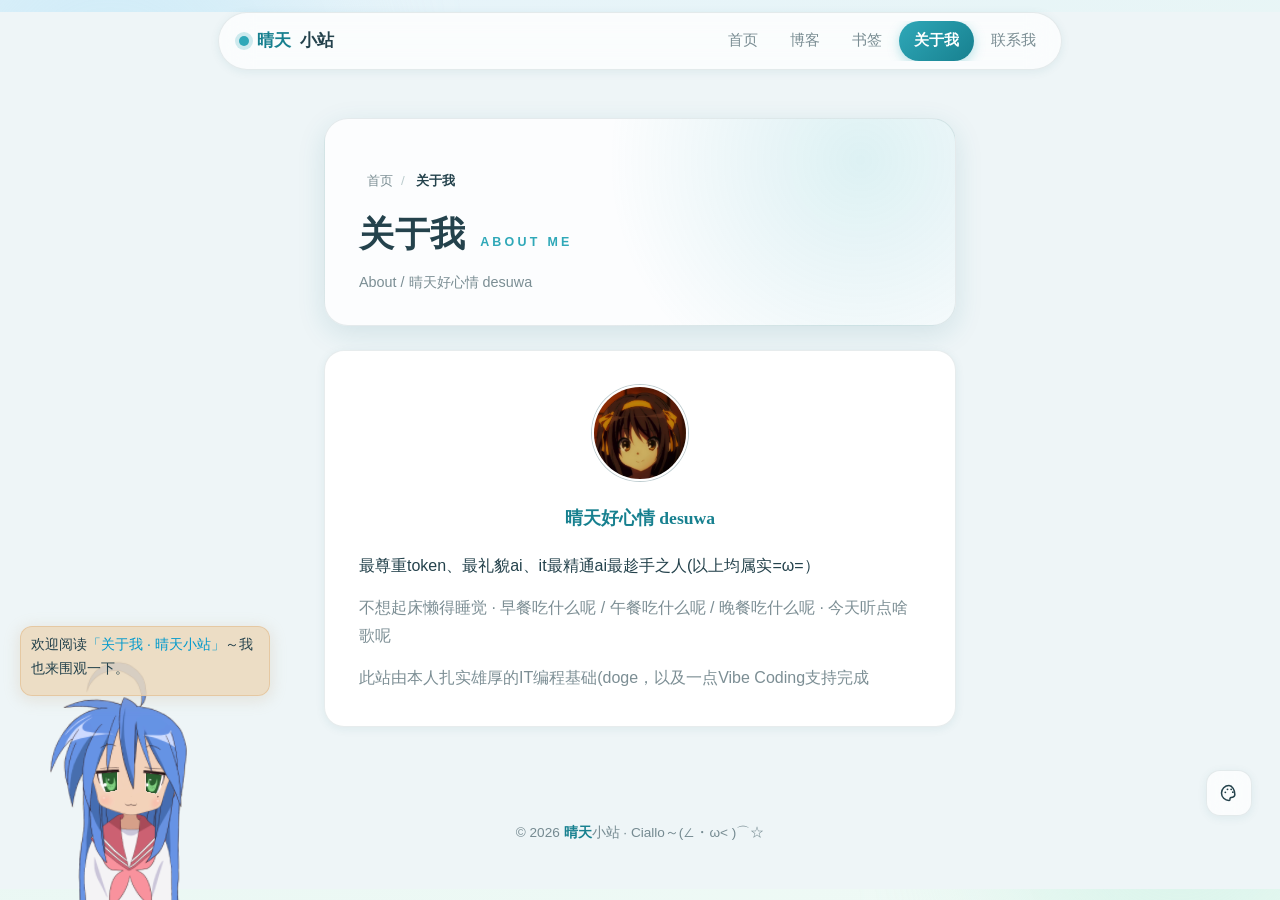
==== about.html @ 1ea146d0 "全站改版：Z次元/YYsuni风格融合 + 架构重构 - 新版设计：Hero横幅+数据条、白色大圆角卡片、胶囊玻璃导航、滚动进度条/Hero视差、交错入场动画 - 主题系统：6套配色切换器（青屿/蜜桃" ====
<!DOCTYPE html>
<html lang="zh-CN">
<head>
  <meta charset="UTF-8">
  <meta name="viewport" content="width=device-width, initial-scale=1.0">
  <script>try{var t=localStorage.getItem("site-theme")||((document.cookie.match(/(?:^|; )site-theme=([^;]*)/))||[])[1]||"";if(t)document.documentElement.setAttribute("data-theme",decodeURIComponent(t))}catch(e){}</script>
  <title>关于我 · 晴天小站</title>
  <link rel="icon" href="sun-avatar-sm.png" type="image/png">
  <link rel="stylesheet" href="css/theme.css">
  <style>

    /* 主体 */
    .container { max-width: 680px; margin: 0 auto; padding: 48px 24px 60px; }

    .about-card { padding: 34px; }
    .about-card .ava {
      width: 96px;
      height: 96px;
      margin: 0 auto 22px;
      border-radius: 50%;
      overflow: hidden;
      border: 2px solid var(--card);
      box-shadow: 0 0 0 1px var(--line-strong);
      animation: ava-glow 3.2s ease-in-out infinite;
    }
    .about-card .ava img { width: 100%; height: 100%; object-fit: cover; display: block; }
    @keyframes ava-glow {
      0%, 100% {
        box-shadow: 0 0 0 1px var(--line-strong), 0 0 12px color-mix(in srgb, var(--accent) 20%, transparent);
        transform: translateY(0);
      }
      50% {
        box-shadow: 0 0 0 1px var(--line-strong), 0 0 24px color-mix(in srgb, var(--accent) 45%, transparent);
        transform: translateY(-3px);
      }
    }
    .about-card .lead {
      font-family: var(--font-hand);
      font-size: 1.1rem;
      font-weight: 600;
      color: var(--accent-ink);
      margin-bottom: 18px;
      text-align: center;
    }
    .about-card p {
      color: var(--text);
      margin-bottom: 14px;
    }
    .about-card p:last-child { margin-bottom: 0; }
    .about-card .muted { color: var(--muted); }


    @media (max-width: 640px) {
      .container { padding: 32px 18px 50px; }
      .about-card { padding: 24px; }
    }

  </style>
</head>
<body>
  <!-- 顶部导航 -->
  <nav>
    <div class="inner">
      <a class="logo" href="index.html"><span>晴天</span>小站</a>
      <div class="right">
        <div class="menu">
          <a href="index.html">首页</a>
          <a href="blog.html">博客</a>
          <a href="bookmarks.html">书签</a>
          <a href="about.html" class="active">关于我</a>
          <a href="contact.html">联系我</a>
        </div>
      </div>
    </div>
  </nav>

  <div class="container">
    <!-- 页头：面包屑 + 标题 -->
    <header class="page-head reveal">
      <nav class="crumbs" aria-label="面包屑">
        <a href="index.html">首页</a><span class="sep">/</span>
        <span class="cur">关于我</span>
      </nav>
      <h1 data-en="About Me">关于我</h1>
      <p>About / 晴天好心情 desuwa</p>
    </header>

    <!-- 关于我内容 -->
    <div class="about-card reveal">
      <div class="ava"><img src="sun-avatar.png" alt=""></div>
      <p class="lead">晴天好心情 desuwa</p>
      <p>最尊重token、最礼貌ai、it最精通ai最趁手之人(以上均属实=ω=）</p>
      <p class="muted">不想起床懒得睡觉 · 早餐吃什么呢 / 午餐吃什么呢 / 晚餐吃什么呢 · 今天听点啥歌呢</p>
      <p class="muted">此站由本人扎实雄厚的IT编程基础(doge，以及一点Vibe Coding支持完成</p>
    </div>
  </div>

  <footer>© <span id="year"></span> <span class="brand">晴天</span>小站 · Ciallo～(∠・ω< )⌒☆</footer>

  <script>
    // 滚动显示动画
    const observer = new IntersectionObserver((entries) => {
      entries.forEach((e) => { if (e.isIntersecting) { e.target.classList.add('visible'); observer.unobserve(e.target); } });
    }, { threshold: .12 });
    document.querySelectorAll('.reveal').forEach((el) => observer.observe(el));

    // 动态年份
    document.getElementById('year').textContent = new Date().getFullYear();
  </script>
  <!-- Live2D 看板娘 -->
  <script type="module" src="live2d/kandao.js"></script>
  <script src="js/scrollfx.js" defer></script>
  <script src="js/theme-switcher.js" defer></script>
</body>
</html>
---- css/theme.css ----
/* ============================================================
   晴天小站 · 公共主题「晴空·青屿」 v2
   —— 唯一样式源：基础 / 组件 / 色板 / 切换器 / 移动端
   融合 YYsuni（白色大圆角卡片 / 清新渐变 / 柔和动效）
   与 Z次元（现代无衬线排版 / 强调色聚焦 / 滚动联动）
   页面专属样式（hero / 文章卡 / 书签网格 / 表单）留在各页 <style>
   ============================================================ */

/* ---------- 字体（本地） ---------- */
@font-face {
  font-family: 'LXGW WenKai';
  font-style: normal;
  font-weight: 400;
  font-display: swap;
  src: url('../fonts/LXGWWenKai-Regular.ttf') format('truetype');
}
@font-face {
  font-family: 'LXGW WenKai';
  font-style: normal;
  font-weight: 500;
  font-display: swap;
  src: url('../fonts/LXGWWenKai-Medium.ttf') format('truetype');
}

/* ---------- 令牌 ---------- */
:root {
  --accent: #2fa8b8;
  --accent-ink: #17808f;
  --accent-2: #58b990;
  --bg: #eef5f7;
  --bg-grad: linear-gradient(160deg, #e6f3fb 0%, #e9f7f3 55%, #f0faf6 100%);
  --card: #ffffff;
  --line: rgba(23, 74, 84, .10);
  --line-strong: rgba(23, 74, 84, .28);
  --text: #24424c;
  --muted: rgba(36, 66, 76, .60);
  --shadow: 0 2px 10px rgba(23, 108, 120, .08);
  --shadow-sm: 0 2px 10px rgba(23, 108, 120, .08);
  --shadow-md: 0 8px 28px rgba(23, 108, 120, .13);
  --radius: 20px;
  --nav-bg: rgba(255, 255, 255, .72);
  --panel-bg: rgba(255, 255, 255, .80);
  --blob1: #bfe6f5;
  --blob2: #c8f0e2;
  color-scheme: light;

  /* 字体分层：现代无衬线为主，文楷做手写点缀 */
  --font-body: -apple-system, "PingFang SC", "HarmonyOS Sans SC", "MiSans", "Microsoft YaHei", "Noto Sans SC", sans-serif;
  --font-display: var(--font-body);
  --font-hand: "LXGW WenKai", "KaiTi", "STKaiti", "楷体", serif;
  --font-num: var(--font-body);
  --font-en: "Segoe UI", "Helvetica Neue", Arial, var(--font-body);
}

/* ---------- 色板（data-theme 切换，theme-switcher.js） ---------- */
[data-theme="peach"] {
  --accent: #f08e5f; --accent-ink: #cf5f2e; --accent-2: #f3b56b;
  --bg: #fdf3ec;
  --bg-grad: linear-gradient(160deg, #fdf1e7 0%, #fbf4e0 55%, #fef9f0 100%);
  --card: #fffdfb; --text: #4a3527; --muted: rgba(74, 53, 39, .62);
  --line: rgba(120, 72, 40, .12); --line-strong: rgba(120, 72, 40, .32);
  --nav-bg: rgba(255, 252, 248, .75); --panel-bg: rgba(255, 252, 248, .85);
  --blob1: #f9dcc7; --blob2: #fae8cd;
  --shadow-sm: 0 2px 10px rgba(150, 90, 50, .10); --shadow-md: 0 8px 28px rgba(150, 90, 50, .16);
}
[data-theme="lavender"] {
  --accent: #8f7fd0; --accent-ink: #6a5aa8; --accent-2: #b18fd8;
  --bg: #f3f1fa;
  --bg-grad: linear-gradient(160deg, #efedfa 0%, #f2effa 55%, #f7f3fc 100%);
  --card: #ffffff; --text: #37324c; --muted: rgba(55, 50, 76, .60);
  --line: rgba(80, 66, 130, .12); --line-strong: rgba(80, 66, 130, .30);
  --nav-bg: rgba(253, 252, 255, .75); --panel-bg: rgba(253, 252, 255, .85);
  --blob1: #ddd6f3; --blob2: #e6def7;
  --shadow-sm: 0 2px 10px rgba(90, 74, 150, .10); --shadow-md: 0 8px 28px rgba(90, 74, 150, .16);
}
[data-theme="sakura"] {
  --accent: #e58aa3; --accent-ink: #c95e80; --accent-2: #f0a8bd;
  --bg: #fdf1f4;
  --bg-grad: linear-gradient(160deg, #fdeef2 0%, #fceff5 55%, #fef6f8 100%);
  --card: #fffdfe; --text: #4c333b; --muted: rgba(76, 51, 59, .60);
  --line: rgba(140, 66, 92, .12); --line-strong: rgba(140, 66, 92, .30);
  --nav-bg: rgba(255, 252, 253, .75); --panel-bg: rgba(255, 252, 253, .85);
  --blob1: #f8d8e1; --blob2: #fadfe6;
  --shadow-sm: 0 2px 10px rgba(160, 80, 105, .10); --shadow-md: 0 8px 28px rgba(160, 80, 105, .16);
}
[data-theme="forest"] {
  --accent: #5aa06f; --accent-ink: #3e7a52; --accent-2: #7fbf8e;
  --bg: #eff5ef;
  --bg-grad: linear-gradient(160deg, #ecf4ec 0%, #eef6ef 55%, #f3faf3 100%);
  --card: #ffffff; --text: #2e4234; --muted: rgba(46, 66, 52, .60);
  --line: rgba(46, 90, 60, .12); --line-strong: rgba(46, 90, 60, .30);
  --nav-bg: rgba(252, 255, 252, .75); --panel-bg: rgba(252, 255, 252, .85);
  --blob1: #d3e8d5; --blob2: #dcefe0;
  --shadow-sm: 0 2px 10px rgba(50, 100, 65, .10); --shadow-md: 0 8px 28px rgba(50, 100, 65, .16);
}
[data-theme="midnight"] {
  color-scheme: dark;
  --accent: #4db6c9; --accent-ink: #7ccfe0; --accent-2: #5a9e8f;
  --bg: #101823;
  --bg-grad: linear-gradient(160deg, #0f1722 0%, #142430 55%, #0f1f1c 100%);
  --card: #1b2833; --text: #dbe7ee; --muted: rgba(219, 231, 238, .58);
  --line: rgba(140, 180, 200, .14); --line-strong: rgba(140, 180, 200, .34);
  --nav-bg: rgba(20, 32, 44, .78); --panel-bg: rgba(23, 36, 49, .85);
  --blob1: #1d3a4a; --blob2: #17423a;
  --shadow-sm: 0 2px 10px rgba(0, 0, 0, .35); --shadow-md: 0 8px 28px rgba(0, 0, 0, .45);
}
[data-theme="midnight"] body::after,
[data-theme="midnight"] html::before { opacity: .35; }

/* ---------- 基础 ---------- */
* { margin: 0; padding: 0; box-sizing: border-box; }
html { scroll-behavior: smooth; }
html, body { background: var(--bg); }
body {
  font-family: var(--font-body);
  color: var(--text);
  line-height: 1.75;
  -webkit-font-smoothing: antialiased;
  overflow-x: hidden;
}
a { text-decoration: none; color: inherit; }
::selection { background: var(--accent); color: #fff; }
img { max-width: 100%; }

/* 固定背景层（伪元素实现，规避 background-attachment:fixed 的分色 bug） */
body::before {
  content: "";
  position: fixed;
  inset: 0;
  z-index: -3;
  background: var(--bg-grad);
  pointer-events: none;
}
/* 背景漂浮光斑 */
body::after,
html::before {
  content: "";
  position: fixed;
  border-radius: 50%;
  filter: blur(70px);
  opacity: .5;
  pointer-events: none;
  z-index: -1;
  animation: blob-drift 18s ease-in-out infinite alternate;
}
body::after { width: 360px; height: 360px; background: var(--blob2); bottom: -100px; right: -80px; animation-delay: -6s; }
html::before { width: 420px; height: 420px; background: var(--blob1); top: -120px; left: -100px; }
@keyframes blob-drift {
  from { transform: translate(0, 0) scale(1); }
  to   { transform: translate(40px, 30px) scale(1.12); }
}

/* ---------- 顶部导航：胶囊玻璃卡 ---------- */
nav {
  position: sticky;
  top: 12px;
  z-index: 100;
  margin: 12px auto 0;
  max-width: 860px;
  padding: 0 8px;
  transition: top .3s;
}
nav .inner {
  display: flex;
  justify-content: space-between;
  align-items: center;
  gap: 10px;
  padding: 8px 10px 8px 20px;
  border-radius: 999px;
  background: var(--nav-bg);
  backdrop-filter: blur(16px);
  -webkit-backdrop-filter: blur(16px);
  border: 1px solid var(--line);
  box-shadow: var(--shadow-sm);
  transition: padding .3s, box-shadow .3s;
}
nav .logo {
  font-weight: 800;
  font-size: 1.05rem;
  letter-spacing: .02em;
  display: flex;
  align-items: center;
  gap: 8px;
  flex-shrink: 0;
}
nav .logo::before {
  content: "";
  width: 10px; height: 10px;
  border-radius: 50%;
  background: var(--accent);
  box-shadow: 0 0 0 4px color-mix(in srgb, var(--accent) 22%, transparent);
  animation: pulse 2.6s ease-in-out infinite;
}
@keyframes pulse {
  0%, 100% { box-shadow: 0 0 0 4px color-mix(in srgb, var(--accent) 22%, transparent); }
  50% { box-shadow: 0 0 0 7px color-mix(in srgb, var(--accent) 10%, transparent); }
}
nav .logo span { color: var(--accent-ink); }
nav .right { display: flex; align-items: center; gap: 12px; min-width: 0; flex: 1; justify-content: flex-end; }
nav .menu { display: flex; gap: 2px; overflow-x: auto; scrollbar-width: none; -webkit-overflow-scrolling: touch; }
nav .menu::-webkit-scrollbar { display: none; }
nav .menu a {
  padding: 7px 15px;
  border-radius: 999px;
  color: var(--muted);
  font-size: .92rem;
  font-weight: 500;
  white-space: nowrap;
  transition: color .2s, background .2s;
}
nav .menu a:hover { color: var(--text); background: color-mix(in srgb, var(--accent) 9%, transparent); }
nav .menu a.active {
  color: #fff;
  font-weight: 600;
  background: linear-gradient(135deg, var(--accent), var(--accent-ink));
  box-shadow: 0 3px 12px color-mix(in srgb, var(--accent) 35%, transparent);
}

/* ---------- 滚动进度条 + 导航收缩 ---------- */
.scroll-progress {
  position: fixed;
  top: 0; left: 0; right: 0;
  height: 3px;
  z-index: 200;
  background: linear-gradient(90deg, var(--accent), var(--accent-2));
  transform-origin: 0 50%;
  transform: scaleX(0);
  pointer-events: none;
}
nav.scrolled { top: 6px; }
nav.scrolled .inner { padding-top: 4px; padding-bottom: 4px; box-shadow: var(--shadow-md); }

/* ---------- 主体容器 / 面包屑 / 页头横幅 ---------- */
.container { max-width: 860px; margin: 0 auto; padding: 36px 20px 50px; }
.crumbs {
  font-size: .84rem;
  color: var(--muted);
  margin-bottom: 10px;
}
.crumbs a { color: var(--muted); transition: color .2s; }
.crumbs a:hover { color: var(--accent-ink); }
.crumbs .sep { margin: 0 8px; color: var(--line-strong); }
.crumbs .cur { color: var(--text); font-weight: 600; }
.page-head {
  border-radius: 24px;
  padding: 38px 34px 30px;
  background:
    radial-gradient(circle at 85% 20%, color-mix(in srgb, var(--accent) 15%, transparent), transparent 45%),
    var(--panel-bg);
  border: 1px solid var(--line);
  box-shadow: var(--shadow-md);
  margin-bottom: 24px;
  will-change: transform, opacity;
}
.page-head h1 {
  font-size: clamp(1.7rem, 4.5vw, 2.2rem);
  font-weight: 800;
  letter-spacing: .02em;
  display: flex;
  align-items: baseline;
  gap: 14px;
  flex-wrap: wrap;
}
.page-head h1 .en,
.page-head h1[data-en]::after {
  font-family: var(--font-en);
  font-size: .78rem;
  font-weight: 700;
  letter-spacing: .26em;
  text-transform: uppercase;
  color: var(--accent);
}
.page-head h1[data-en]::after { content: attr(data-en); }
.page-head .sub {
  font-family: var(--font-hand);
  font-size: .95rem;
  color: var(--muted);
  letter-spacing: .1em;
  margin-top: 6px;
}
.page-head p { color: var(--muted); font-size: .9rem; margin-top: 6px; }

/* ---------- 通用卡片 ---------- */
.card, .form-card, .about-card, .side-card {
  background: var(--card);
  border: 1px solid var(--line);
  border-radius: var(--radius);
  box-shadow: var(--shadow-sm);
  transition: box-shadow .3s;
}
.card:hover, .form-card:hover, .about-card:hover, .side-card:hover { box-shadow: var(--shadow-md); }
.card { padding: 30px; }

/* ---------- 表单字段（联系页） ---------- */
.field label {
  display: block;
  font-size: .82rem;
  font-weight: 600;
  color: var(--text);
  margin-bottom: 7px;
  letter-spacing: .04em;
}
.field label .req { color: var(--accent); margin-left: 2px; }
.field input, .field textarea {
  width: 100%;
  background: color-mix(in srgb, var(--accent) 5%, transparent);
  border: 1.5px solid transparent;
  border-radius: 14px;
  padding: 12px 16px;
  color: var(--text);
  font-size: .92rem;
  font-family: inherit;
  outline: none;
  transition: border-color .2s, background .2s, box-shadow .2s;
}
.field input::placeholder, .field textarea::placeholder { color: var(--muted); }
.field input:focus, .field textarea:focus {
  background: var(--card);
  border-color: var(--accent);
  box-shadow: 0 0 0 4px color-mix(in srgb, var(--accent) 13%, transparent);
}

/* ---------- 回到顶部 ---------- */
.to-top {
  position: fixed;
  right: 28px;
  bottom: 28px;
  width: 46px;
  height: 46px;
  border: 1px solid var(--line);
  border-radius: 14px;
  background: var(--nav-bg);
  backdrop-filter: blur(8px);
  -webkit-backdrop-filter: blur(8px);
  color: var(--text);
  cursor: pointer;
  font-size: 1.05rem;
  box-shadow: var(--shadow-sm);
  opacity: 0;
  transform: translateY(12px);
  pointer-events: none;
  transition: opacity .3s, transform .3s, color .2s, border-color .2s;
  z-index: 90;
}
.to-top.show { opacity: 1; transform: translateY(0); pointer-events: auto; }
.to-top:hover { border-color: var(--accent); color: var(--accent-ink); }

/* ---------- 入场动画 ---------- */
.reveal { opacity: 0; transform: translateY(22px); transition: opacity .6s ease, transform .6s cubic-bezier(.22,.8,.36,1); }
.reveal.visible { opacity: 1; transform: translateY(0); }
@media (prefers-reduced-motion: reduce) {
  .reveal { opacity: 1; transform: none; transition: none; }
  body::after, html::before, nav .logo::before { animation: none; }
}

/* ---------- 页脚 ---------- */
footer {
  text-align: center;
  padding: 34px 24px 44px;
  color: var(--muted);
  font-size: .85rem;
}
footer .brand { color: var(--accent-ink); font-weight: 600; }

/* ---------- 主题切换器 UI ---------- */
.theme-fab {
  position: fixed;
  right: 28px;
  bottom: 84px;
  width: 46px;
  height: 46px;
  border: 1px solid var(--line);
  border-radius: 14px;
  background: var(--nav-bg);
  backdrop-filter: blur(8px);
  -webkit-backdrop-filter: blur(8px);
  color: var(--text);
  cursor: pointer;
  font-size: 1.1rem;
  display: flex;
  align-items: center;
  justify-content: center;
  box-shadow: var(--shadow-sm);
  transition: transform .25s, box-shadow .25s, border-color .25s;
  z-index: 95;
}
.theme-fab:hover { transform: translateY(-3px) rotate(12deg); box-shadow: var(--shadow-md); border-color: var(--accent); }
.theme-panel {
  position: fixed;
  right: 28px;
  bottom: 140px;
  width: 232px;
  background: var(--card);
  border: 1px solid var(--line);
  border-radius: 18px;
  box-shadow: var(--shadow-md);
  padding: 16px;
  z-index: 96;
  opacity: 0;
  transform: translateY(12px) scale(.96);
  pointer-events: none;
  transition: opacity .25s, transform .25s;
}
.theme-panel.open { opacity: 1; transform: translateY(0) scale(1); pointer-events: auto; }
.theme-panel .tp-title {
  font-size: .78rem;
  font-weight: 700;
  letter-spacing: .12em;
  color: var(--muted);
  margin-bottom: 12px;
}
.theme-panel .tp-grid { display: grid; grid-template-columns: repeat(3, 1fr); gap: 10px; }
.theme-panel .tp-item {
  display: flex;
  flex-direction: column;
  align-items: center;
  gap: 6px;
  cursor: pointer;
  border: none;
  background: none;
  padding: 0;
  font-family: inherit;
}
.theme-panel .tp-dot {
  width: 36px;
  height: 36px;
  border-radius: 50%;
  border: 2px solid transparent;
  box-shadow: inset 0 0 0 2px var(--card);
  transition: transform .2s, border-color .2s;
}
.theme-panel .tp-item:hover .tp-dot { transform: scale(1.12); }
.theme-panel .tp-item.active .tp-dot { border-color: var(--accent); }
.theme-panel .tp-name { font-size: .72rem; color: var(--muted); }
.theme-panel .tp-item.active .tp-name { color: var(--accent-ink); font-weight: 600; }

/* ---------- 移动端 ---------- */
@media (max-width: 640px) {
  nav { top: 8px; margin-top: 8px; padding: 0 10px; }
  nav .inner { padding: 6px 8px 6px 14px; gap: 6px; }
  nav .logo { font-size: .98rem; }
  nav .menu a { padding: 6px 10px; font-size: .86rem; }
  .container { padding: 24px 14px 40px; }
  .page-head { padding: 28px 20px 24px; border-radius: 18px; }
  .card, .form-card, .about-card, .side-card { border-radius: 16px; }
  .to-top { right: 18px; bottom: 78px; width: 42px; height: 42px; }
  .theme-fab { right: 18px; bottom: 78px; width: 42px; height: 42px; }
  .theme-panel { right: 18px; bottom: 130px; }
  footer { padding: 28px 18px 36px; }
}
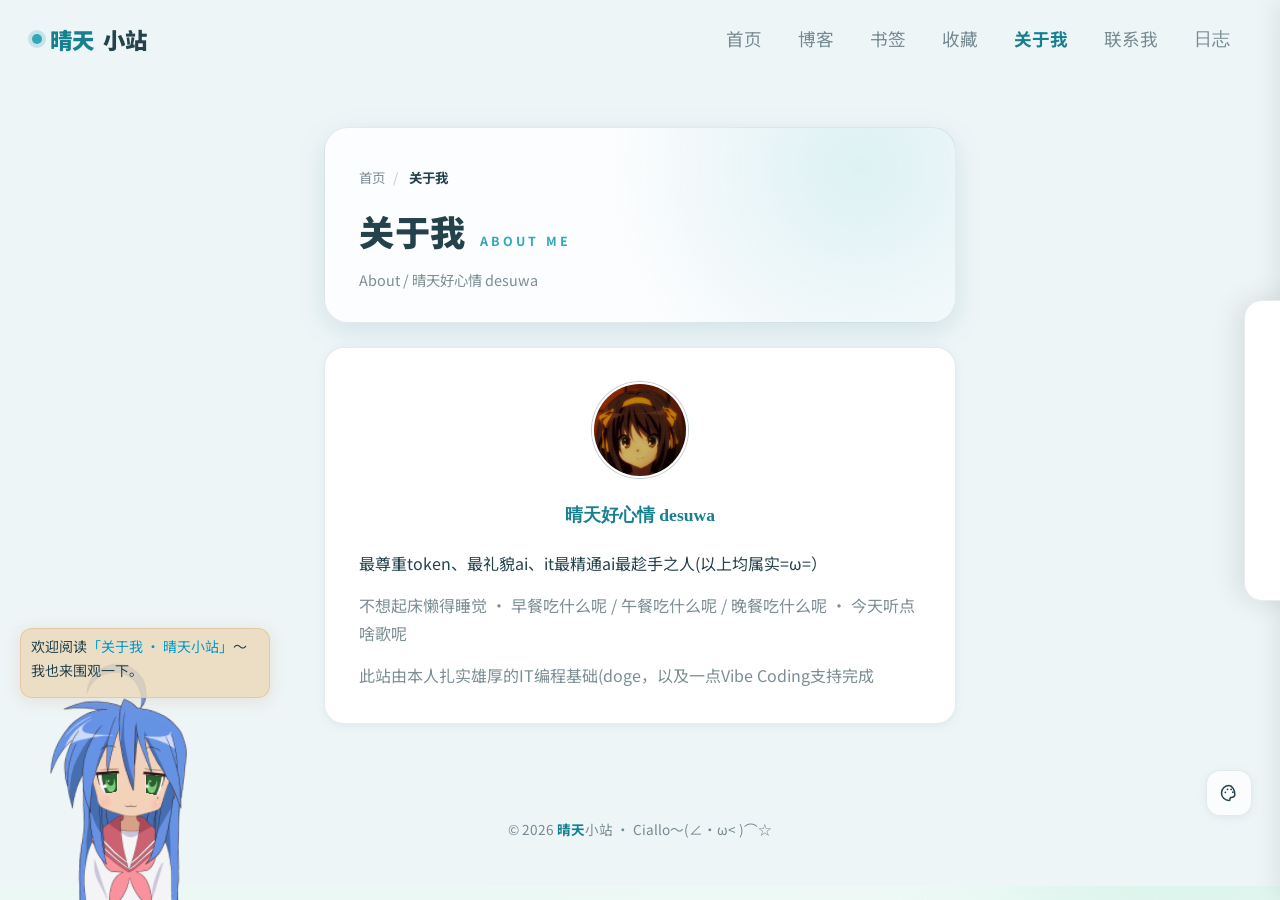
==== commit 53d4d5bb: "feat: 收藏页上线 + PJAX 架构级修复 + 音乐封面对接 + 全站稳定性提升 - 新增 collection.html 收藏展示页（瀑布流 + Hero 逐字动画 + hover 变色） -" ====
--- a/about.html
+++ b/about.html
@@ -2,12 +2,18 @@
 <html lang="zh-CN">
 <head>
   <meta charset="UTF-8">
+  <meta http-equiv="X-Frame-Options" content="DENY">
+  <meta http-equiv="X-Content-Type-Options" content="nosniff">
+  <meta http-equiv="X-XSS-Protection" content="1; mode=block">
+  <meta name="referrer" content="strict-origin-when-cross-origin">
+  <meta name="robots" content="index, follow">
   <meta name="viewport" content="width=device-width, initial-scale=1.0">
   <script>try{var t=localStorage.getItem("site-theme")||((document.cookie.match(/(?:^|; )site-theme=([^;]*)/))||[])[1]||"";if(t)document.documentElement.setAttribute("data-theme",decodeURIComponent(t))}catch(e){}</script>
   <title>关于我 · 晴天小站</title>
   <link rel="icon" href="sun-avatar-sm.png" type="image/png">
   <link rel="stylesheet" href="css/theme.css">
-  <style>
+  <link rel="stylesheet" href="css/music-player.css?v=2">
+  <style data-page-css>
 
     /* 主体 */
     .container { max-width: 680px; margin: 0 auto; padding: 48px 24px 60px; }
@@ -67,8 +73,10 @@
           <a href="index.html">首页</a>
           <a href="blog.html">博客</a>
           <a href="bookmarks.html">书签</a>
+          <a href="collection.html" class="coll-a">收藏</a>
           <a href="about.html" class="active">关于我</a>
           <a href="contact.html">联系我</a>
+          <button class="cl-toggle" id="cl-toggle">日志</button>
         </div>
       </div>
     </div>
@@ -95,6 +103,34 @@
     </div>
   </div>
 
+  <div class="cl-panel" id="cl-panel">
+    <h3>站点日志</h3>
+    <div id="cl-timeline"></div>
+  </div>
+
+  <div class="music-card collapsed" id="music-card">
+    <div class="mc-disc" id="mc-disc">
+      <div class="mc-ring"></div>
+      <div class="mc-center"><img src="sun-avatar-sm.png" alt=""></div>
+    </div>
+    <div class="mc-info">
+      <div class="mc-name" id="mc-name">--</div>
+      <div class="mc-artist" id="mc-artist">--</div>
+    </div>
+    <div class="mc-controls">
+      <button class="mc-btn" id="mc-prev">&#9198;</button>
+      <button class="mc-btn play" id="mc-play">&#9654;</button>
+      <button class="mc-btn" id="mc-next">&#9197;</button>
+      <button class="mc-btn mc-shuffle" id="mc-shuffle" title="随机换一首">&#8635;</button>
+    </div>
+    <div class="mc-progress" id="mc-progress"><div class="bar" id="mc-bar"></div></div>
+    <div class="mc-time"><span id="mc-current">0:00</span><span id="mc-total">0:00</span></div>
+    <div class="mc-volume">
+      <span class="mc-vol-icon" id="mc-vol-icon">&#128266;</span>
+      <input type="range" class="mc-vol-slider" id="mc-vol" min="0" max="100" value="80">
+    </div>
+  </div>
+
   <footer>© <span id="year"></span> <span class="brand">晴天</span>小站 · Ciallo～(∠・ω< )⌒☆</footer>
 
   <script>
@@ -109,7 +145,9 @@
   </script>
   <!-- Live2D 看板娘 -->
   <script type="module" src="live2d/kandao.js"></script>
+  <script src="js/music-player.js?v=2"></script>
+  <script src="js/changelog.js"></script>
   <script src="js/scrollfx.js" defer></script>
   <script src="js/theme-switcher.js" defer></script>
-</body>
+  <script src="js/pjax.js"></script></body>
 </html>
--- a/css/theme.css
+++ b/css/theme.css
@@ -6,7 +6,7 @@
    页面专属样式（hero / 文章卡 / 书签网格 / 表单）留在各页 <style>
    ============================================================ */
 
-/* ---------- 字体（本地） ---------- */
+/* ---------- 字体（本地开源） ---------- */
 @font-face {
   font-family: 'LXGW WenKai';
   font-style: normal;
@@ -20,6 +20,41 @@
   font-weight: 500;
   font-display: swap;
   src: url('../fonts/LXGWWenKai-Medium.ttf') format('truetype');
+}
+@font-face {
+  font-family: 'Noto Sans SC';
+  font-style: normal;
+  font-weight: 400;
+  font-display: swap;
+  src: url('../fonts/NotoSansSC-Regular.ttf') format('truetype');
+}
+@font-face {
+  font-family: 'Noto Sans SC';
+  font-style: normal;
+  font-weight: 700;
+  font-display: swap;
+  src: url('../fonts/NotoSansSC-Bold.ttf') format('truetype');
+}
+@font-face {
+  font-family: 'Noto Sans SC';
+  font-style: normal;
+  font-weight: 900;
+  font-display: swap;
+  src: url('../fonts/NotoSansSC-Black.ttf') format('truetype');
+}
+@font-face {
+  font-family: 'Noto Serif SC';
+  font-style: normal;
+  font-weight: 700;
+  font-display: swap;
+  src: url('../fonts/NotoSerifSC-Bold.ttf') format('truetype');
+}
+@font-face {
+  font-family: 'Noto Serif SC';
+  font-style: normal;
+  font-weight: 900;
+  font-display: swap;
+  src: url('../fonts/NotoSerifSC-Black.ttf') format('truetype');
 }
 
 /* ---------- 令牌 ---------- */
@@ -44,12 +79,12 @@
   --blob2: #c8f0e2;
   color-scheme: light;
 
-  /* 字体分层：现代无衬线为主，文楷做手写点缀 */
-  --font-body: -apple-system, "PingFang SC", "HarmonyOS Sans SC", "MiSans", "Microsoft YaHei", "Noto Sans SC", sans-serif;
-  --font-display: var(--font-body);
-  --font-hand: "LXGW WenKai", "KaiTi", "STKaiti", "楷体", serif;
-  --font-num: var(--font-body);
-  --font-en: "Segoe UI", "Helvetica Neue", Arial, var(--font-body);
+  /* 字体分层：宋体标题有力量，文楷手写有温度，黑体正文清晰可读 */
+  --font-body: "Noto Sans SC", -apple-system, "PingFang SC", "Microsoft YaHei", sans-serif;
+  --font-display: "Noto Serif SC", "LXGW WenKai", "KaiTi", serif;
+  --font-hand: "LXGW WenKai", "KaiTi", "STKaiti", serif;
+  --font-num: "Noto Sans SC", "Cormorant Garamond", Georgia, serif;
+  --font-en: "Noto Sans SC", "Segoe UI", "Helvetica Neue", Arial, sans-serif;
 }
 
 /* ---------- 色板（data-theme 切换，theme-switcher.js） ---------- */
@@ -150,33 +185,26 @@
   to   { transform: translate(40px, 30px) scale(1.12); }
 }
 
-/* ---------- 顶部导航：胶囊玻璃卡 ---------- */
+/* ---------- 顶部导航：全宽简洁 ---------- */
 nav {
   position: sticky;
-  top: 12px;
+  top: 0;
   z-index: 100;
-  margin: 12px auto 0;
-  max-width: 860px;
-  padding: 0 8px;
+  width: 100%;
+  padding: 0;
   transition: top .3s;
 }
 nav .inner {
   display: flex;
   justify-content: space-between;
   align-items: center;
-  gap: 10px;
-  padding: 8px 10px 8px 20px;
-  border-radius: 999px;
-  background: var(--nav-bg);
-  backdrop-filter: blur(16px);
-  -webkit-backdrop-filter: blur(16px);
-  border: 1px solid var(--line);
-  box-shadow: var(--shadow-sm);
-  transition: padding .3s, box-shadow .3s;
+  gap: 16px;
+  width: 100%;
+  padding: 16px 32px;
 }
 nav .logo {
   font-weight: 800;
-  font-size: 1.05rem;
+  font-size: 1.4rem;
   letter-spacing: .02em;
   display: flex;
   align-items: center;
@@ -196,24 +224,21 @@
   50% { box-shadow: 0 0 0 7px color-mix(in srgb, var(--accent) 10%, transparent); }
 }
 nav .logo span { color: var(--accent-ink); }
-nav .right { display: flex; align-items: center; gap: 12px; min-width: 0; flex: 1; justify-content: flex-end; }
-nav .menu { display: flex; gap: 2px; overflow-x: auto; scrollbar-width: none; -webkit-overflow-scrolling: touch; }
+nav .right { display: flex; align-items: center; gap: 0; min-width: 0; flex: 1; justify-content: flex-end; }
+nav .menu { display: flex; gap: 0; overflow-x: auto; scrollbar-width: none; -webkit-overflow-scrolling: touch; }
 nav .menu::-webkit-scrollbar { display: none; }
 nav .menu a {
-  padding: 7px 15px;
-  border-radius: 999px;
+  padding: 8px 18px;
   color: var(--muted);
-  font-size: .92rem;
+  font-size: 1.1rem;
   font-weight: 500;
   white-space: nowrap;
-  transition: color .2s, background .2s;
-}
-nav .menu a:hover { color: var(--text); background: color-mix(in srgb, var(--accent) 9%, transparent); }
+  transition: color .2s, transform .2s;
+}
+nav .menu a:hover { color: var(--text); transform: translateY(-3px) scale(1.05); }
 nav .menu a.active {
-  color: #fff;
+  color: var(--accent-ink);
   font-weight: 600;
-  background: linear-gradient(135deg, var(--accent), var(--accent-ink));
-  box-shadow: 0 3px 12px color-mix(in srgb, var(--accent) 35%, transparent);
 }
 
 /* ---------- 滚动进度条 + 导航收缩 ---------- */
@@ -227,8 +252,85 @@
   transform: scaleX(0);
   pointer-events: none;
 }
-nav.scrolled { top: 6px; }
-nav.scrolled .inner { padding-top: 4px; padding-bottom: 4px; box-shadow: var(--shadow-md); }
+nav.scrolled { top: 0; }
+nav.scrolled .inner { padding-top: 12px; padding-bottom: 12px; }
+
+/* ---------- 日志时间线 ---------- */
+.cl-toggle {
+  padding: 8px 18px;
+  color: var(--muted);
+  font-size: 1.1rem;
+  font-weight: 500;
+  background: none;
+  border: none;
+  cursor: pointer;
+  transition: color .2s, transform .2s;
+}
+.cl-toggle:hover { color: var(--text); transform: translateY(-3px) scale(1.05); }
+
+.cl-panel {
+  position: fixed;
+  top: 0; right: 0;
+  width: 340px;
+  height: 100vh;
+  background: var(--panel-bg);
+  border-left: 1px solid var(--line);
+  box-shadow: -4px 0 24px rgba(0,0,0,.08);
+  z-index: 200;
+  padding: 60px 24px 30px;
+  overflow-y: auto;
+  transform: translateX(100%);
+  transition: transform .3s cubic-bezier(.22,.8,.36,1);
+}
+.cl-panel.open { transform: translateX(0); }
+.cl-panel h3 {
+  font-size: 1rem;
+  font-weight: 700;
+  margin: 0 0 20px;
+  display: flex;
+  align-items: center;
+  gap: 8px;
+}
+.cl-panel h3::before {
+  content: "";
+  width: 8px; height: 8px;
+  border-radius: 50%;
+  background: var(--accent);
+}
+
+.cl-item {
+  display: flex;
+  gap: 14px;
+  padding-bottom: 20px;
+  position: relative;
+}
+.cl-item:last-child { padding-bottom: 0; }
+.cl-item::before {
+  content: "";
+  position: absolute;
+  left: 5px;
+  top: 14px;
+  bottom: 0;
+  width: 1px;
+  background: var(--line);
+}
+.cl-item:last-child::before { display: none; }
+
+.cl-dot {
+  width: 11px; height: 11px;
+  border-radius: 50%;
+  background: var(--accent);
+  flex-shrink: 0;
+  margin-top: 3px;
+  box-shadow: 0 0 0 3px color-mix(in srgb, var(--accent) 18%, transparent);
+}
+.cl-content { display: flex; flex-direction: column; gap: 3px; }
+.cl-date { font-size: .72rem; color: var(--muted); font-variant-numeric: tabular-nums; }
+.cl-text { font-size: .88rem; line-height: 1.5; }
+
+@media (max-width: 640px) {
+  .cl-panel { width: 280px; padding: 50px 18px 24px; }
+}
 
 /* ---------- 主体容器 / 面包屑 / 页头横幅 ---------- */
 .container { max-width: 860px; margin: 0 auto; padding: 36px 20px 50px; }
@@ -436,10 +538,9 @@
 
 /* ---------- 移动端 ---------- */
 @media (max-width: 640px) {
-  nav { top: 8px; margin-top: 8px; padding: 0 10px; }
-  nav .inner { padding: 6px 8px 6px 14px; gap: 6px; }
-  nav .logo { font-size: .98rem; }
-  nav .menu a { padding: 6px 10px; font-size: .86rem; }
+  nav .inner { padding: 12px 16px; }
+  nav .logo { font-size: 1.2rem; }
+  nav .menu a { padding: 6px 12px; font-size: 1rem; }
   .container { padding: 24px 14px 40px; }
   .page-head { padding: 28px 20px 24px; border-radius: 18px; }
   .card, .form-card, .about-card, .side-card { border-radius: 16px; }
--- a/css/music-player.css
+++ b/css/music-player.css
@@ -0,0 +1,198 @@
+/* Music Player - shared across all pages */
+.music-card {
+  position: fixed;
+  top: 50%; right: 0;
+  transform: translateX(calc(100% - 36px));
+  width: 260px;
+  background: var(--card);
+  border: 1px solid var(--line);
+  border-radius: 18px 0 0 18px;
+  box-shadow: -6px 0 28px rgba(0,0,0,.10);
+  z-index: 999;
+  padding: 22px 20px 18px;
+  display: flex;
+  flex-direction: column;
+  align-items: center;
+  gap: 10px;
+  transition: transform .45s cubic-bezier(.22,.8,.36,1);
+  will-change: transform;
+  cursor: pointer;
+  user-select: none;
+  -webkit-user-select: none;
+  touch-action: none;
+}
+.music-card.expanded {
+  transform: translateX(0);
+}
+.music-card-close {
+  position: absolute;
+  top: 8px; right: 10px;
+  width: 24px; height: 24px;
+  border-radius: 50%;
+  border: 1px solid var(--line);
+  background: var(--card);
+  color: var(--muted);
+  cursor: pointer;
+  font-size: .65rem;
+  display: flex; align-items: center; justify-content: center;
+  transition: all .25s ease;
+  opacity: 0; pointer-events: none;
+}
+.music-card.expanded .music-card-close { opacity: 1; pointer-events: auto; }
+.music-card-close:hover { border-color: var(--accent); color: var(--accent-ink); transform: scale(1.1); }
+.mc-disc {
+  width: 88px; height: 88px;
+  border-radius: 50%;
+  background: conic-gradient(from 0deg, #1a1a2e, #16213e, #0f3460, #1a1a2e);
+  box-shadow: 0 4px 16px rgba(0,0,0,.1), inset 0 0 0 5px rgba(255,255,255,.05);
+  position: relative;
+  display: flex; align-items: center; justify-content: center;
+  flex-shrink: 0;
+}
+.mc-disc.playing { animation: mc-spin 3.5s linear infinite; }
+@keyframes mc-spin { from { transform: rotate(0deg); } to { transform: rotate(360deg); } }
+.mc-disc .mc-center {
+  width: 46px; height: 46px;
+  border-radius: 50%;
+  background: var(--card);
+  border: 2px solid var(--line);
+  display: flex; align-items: center; justify-content: center;
+  overflow: hidden;
+}
+.mc-disc .mc-center img { width: 100%; height: 100%; object-fit: cover; }
+.mc-disc .mc-ring {
+  position: absolute; inset: 10px;
+  border-radius: 50%;
+  border: 1px solid rgba(255,255,255,.08);
+}
+.mc-info { text-align: center; width: 100%; }
+.mc-info .mc-name {
+  font-weight: 600; font-size: .82rem;
+  margin-bottom: 1px;
+  overflow: hidden; text-overflow: ellipsis; white-space: nowrap;
+}
+.mc-info .mc-artist {
+  font-size: .7rem; color: var(--muted);
+  overflow: hidden; text-overflow: ellipsis; white-space: nowrap;
+}
+.mc-controls { display: flex; align-items: center; gap: 10px; }
+.mc-btn {
+  width: 32px; height: 32px;
+  border-radius: 50%;
+  border: 1px solid var(--line-strong);
+  background: var(--card);
+  color: var(--text);
+  cursor: pointer;
+  display: flex; align-items: center; justify-content: center;
+  font-size: .78rem;
+  transition: all .25s cubic-bezier(.22,.8,.36,1);
+}
+.mc-btn:hover { border-color: var(--accent); color: var(--accent-ink); transform: scale(1.08); }
+.mc-btn.play {
+  width: 38px; height: 38px;
+  background: linear-gradient(135deg, var(--accent), var(--accent-ink));
+  color: #fff; border: none;
+  font-size: .92rem;
+  box-shadow: 0 4px 14px color-mix(in srgb, var(--accent) 35%, transparent);
+}
+.mc-btn.play:hover { transform: scale(1.1); }
+.mc-progress {
+  width: 100%; height: 3px;
+  background: var(--line); border-radius: 2px;
+  cursor: pointer; position: relative;
+}
+.mc-progress .bar {
+  height: 100%;
+  background: linear-gradient(90deg, var(--accent), var(--accent-2));
+  border-radius: 2px; width: 0%;
+  transition: width .1s linear;
+}
+.mc-progress::after {
+  content: ''; position: absolute;
+  top: -4px; bottom: -4px; left: 0; right: 0;
+}
+.mc-time {
+  font-size: .62rem; color: var(--muted);
+  font-variant-numeric: tabular-nums;
+  display: flex; justify-content: space-between;
+  width: 100%;
+}
+.mc-volume {
+  display: flex; align-items: center; gap: 6px; width: 100%;
+}
+.mc-vol-icon { font-size: .68rem; cursor: pointer; }
+.mc-vol-slider {
+  flex: 1; height: 3px;
+  -webkit-appearance: none; appearance: none;
+  background: var(--line); border-radius: 2px;
+  outline: none; cursor: pointer;
+}
+.mc-vol-slider::-webkit-slider-thumb {
+  -webkit-appearance: none;
+  width: 12px; height: 12px; border-radius: 50%;
+  background: linear-gradient(135deg, var(--accent), var(--accent-ink));
+  cursor: pointer;
+}
+.mc-vol-slider::-moz-range-thumb {
+  width: 12px; height: 12px; border-radius: 50%;
+  background: linear-gradient(135deg, var(--accent), var(--accent-ink));
+  cursor: pointer; border: none;
+}
+/* collapsed state */
+.music-card:not(.expanded) .mc-disc,
+.music-card:not(.expanded) .mc-info,
+.music-card:not(.expanded) .mc-controls,
+.music-card:not(.expanded) .mc-progress,
+.music-card:not(.expanded) .mc-time,
+.music-card:not(.expanded) .mc-volume {
+  opacity: 0; pointer-events: none;
+  transition: opacity .15s ease;
+}
+.music-card.expanded .mc-disc,
+.music-card.expanded .mc-info,
+.music-card.expanded .mc-controls,
+.music-card.expanded .mc-progress,
+.music-card.expanded .mc-time,
+.music-card.expanded .mc-volume {
+  opacity: 1; pointer-events: auto;
+  transition: opacity .3s ease .15s;
+}
+.music-card:not(.expanded)::after {
+  content: '\266B';
+  position: absolute;
+  left: 50%; top: 50%;
+  transform: translate(-50%, -50%);
+  font-size: 1.1rem;
+  color: #fff;
+  pointer-events: none;
+  animation: mc-peek-pulse 1.4s ease-in-out infinite;
+}
+@keyframes mc-peek-pulse {
+  0%, 100% { opacity: 1; transform: translate(-50%, -50%) scale(1); }
+  50% { opacity: .5; transform: translate(-50%, -50%) scale(.85); }
+}
+
+/* ---------- 随机换曲按钮（卡片控制区） ---------- */
+.mc-btn.mc-shuffle { font-size: .8rem; }
+.mc-btn.mc-shuffle:hover { border-color: var(--accent); color: var(--accent-ink); transform: scale(1.08) rotate(180deg); }
+.mc-btn.mc-shuffle.spinning {
+  animation: mc-shuffle-spin .6s cubic-bezier(.22,.8,.36,1) both;
+}
+@keyframes mc-shuffle-spin {
+  from { transform: rotate(0deg) scale(1); }
+  50% { transform: rotate(220deg) scale(1.12); }
+  to { transform: rotate(360deg) scale(1); }
+}
+@media (max-width: 640px) {
+  .music-card {
+    top: auto; bottom: 0; right: 0;
+    width: 100%;
+    border-radius: 18px 18px 0 0;
+    transform: translateY(calc(100% - 36px));
+    padding: 14px 20px 16px;
+    max-height: 65vh;
+    overflow-y: auto;
+  }
+  .music-card.expanded { transform: translateY(0); }
+  .music-card:not(.expanded)::after { content: '\2191'; font-size: .9rem; }
+}
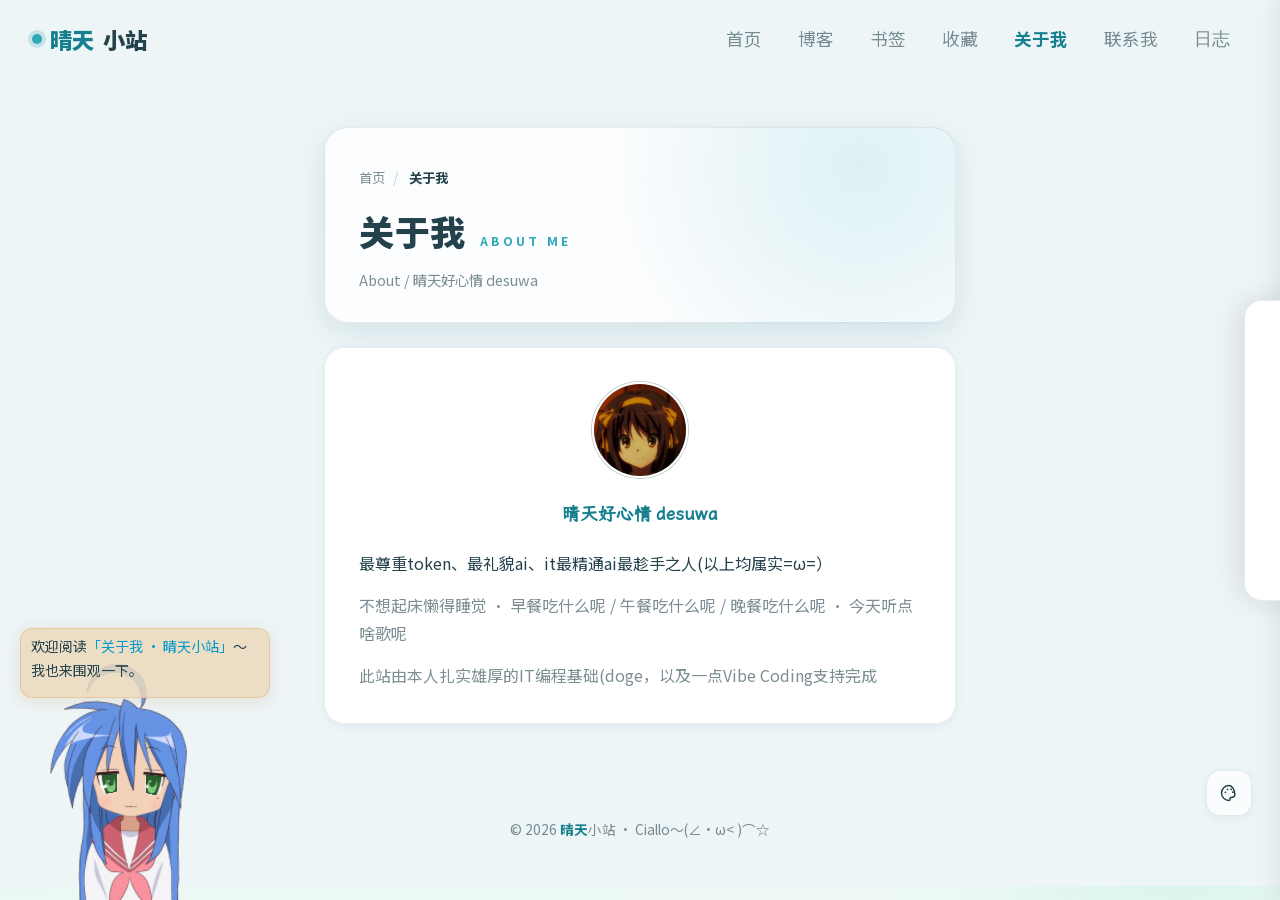
==== commit a4ba3500: "perf: 碟片缩略图(2MB→20KB) + gzip压缩 + 异步读文件 + body限制 + common.js提取 - 用 sharp 生成 96px 碟片缩略图 (pic/thumb/)，封" ====
--- a/about.html
+++ b/about.html
@@ -133,16 +133,7 @@
 
   <footer>© <span id="year"></span> <span class="brand">晴天</span>小站 · Ciallo～(∠・ω< )⌒☆</footer>
 
-  <script>
-    // 滚动显示动画
-    const observer = new IntersectionObserver((entries) => {
-      entries.forEach((e) => { if (e.isIntersecting) { e.target.classList.add('visible'); observer.unobserve(e.target); } });
-    }, { threshold: .12 });
-    document.querySelectorAll('.reveal').forEach((el) => observer.observe(el));
-
-    // 动态年份
-    document.getElementById('year').textContent = new Date().getFullYear();
-  </script>
+  <script src="js/common.js"></script>
   <!-- Live2D 看板娘 -->
   <script type="module" src="live2d/kandao.js"></script>
   <script src="js/music-player.js?v=2"></script>
--- a/css/theme.css
+++ b/css/theme.css
@@ -12,49 +12,49 @@
   font-style: normal;
   font-weight: 400;
   font-display: swap;
-  src: url('../fonts/LXGWWenKai-Regular.ttf') format('truetype');
+  src: url('../fonts/web/LXGWWenKai-Regular.woff2') format('woff2');
 }
 @font-face {
   font-family: 'LXGW WenKai';
   font-style: normal;
   font-weight: 500;
   font-display: swap;
-  src: url('../fonts/LXGWWenKai-Medium.ttf') format('truetype');
+  src: url('../fonts/web/LXGWWenKai-Medium.woff2') format('woff2');
 }
 @font-face {
   font-family: 'Noto Sans SC';
   font-style: normal;
   font-weight: 400;
   font-display: swap;
-  src: url('../fonts/NotoSansSC-Regular.ttf') format('truetype');
+  src: url('../fonts/web/NotoSansSC-Regular.woff2') format('woff2');
 }
 @font-face {
   font-family: 'Noto Sans SC';
   font-style: normal;
   font-weight: 700;
   font-display: swap;
-  src: url('../fonts/NotoSansSC-Bold.ttf') format('truetype');
+  src: url('../fonts/web/NotoSansSC-Bold.woff2') format('woff2');
 }
 @font-face {
   font-family: 'Noto Sans SC';
   font-style: normal;
   font-weight: 900;
   font-display: swap;
-  src: url('../fonts/NotoSansSC-Black.ttf') format('truetype');
+  src: url('../fonts/web/NotoSansSC-Black.woff2') format('woff2');
 }
 @font-face {
   font-family: 'Noto Serif SC';
   font-style: normal;
   font-weight: 700;
   font-display: swap;
-  src: url('../fonts/NotoSerifSC-Bold.ttf') format('truetype');
+  src: url('../fonts/web/NotoSerifSC-Bold.woff2') format('woff2');
 }
 @font-face {
   font-family: 'Noto Serif SC';
   font-style: normal;
   font-weight: 900;
   font-display: swap;
-  src: url('../fonts/NotoSerifSC-Black.ttf') format('truetype');
+  src: url('../fonts/web/NotoSerifSC-Black.woff2') format('woff2');
 }
 
 /* ---------- 令牌 ---------- */
@@ -549,3 +549,25 @@
   .theme-panel { right: 18px; bottom: 130px; }
   footer { padding: 28px 18px 36px; }
 }
+
+/* ---------- 阅读版面（step4：进度条 + 首字下沉） ---------- */
+.read-progress {
+  position: fixed;
+  top: 0; left: 0; right: 0;
+  height: 3px;
+  z-index: 210;
+  background: linear-gradient(90deg, var(--accent), var(--accent-2));
+  transform-origin: 0 50%;
+  transform: scaleX(0);
+  pointer-events: none;
+}
+.post-body > p:first-of-type::first-letter {
+  font-family: var(--font-display);
+  font-weight: 900;
+  font-size: 2.9em;
+  float: left;
+  line-height: .82;
+  padding: .05em .14em 0 0;
+  color: var(--accent);
+}
+
--- a/css/music-player.css
+++ b/css/music-player.css
@@ -192,7 +192,13 @@
     padding: 14px 20px 16px;
     max-height: 65vh;
     overflow-y: auto;
+    touch-action: pan-y;
   }
   .music-card.expanded { transform: translateY(0); }
   .music-card:not(.expanded)::after { content: '\2191'; font-size: .9rem; }
-}
+  .mc-disc { width: 72px; height: 72px; }
+  .mc-disc .mc-center { width: 38px; height: 38px; }
+  .mc-controls { gap: 8px; }
+  .mc-btn { width: 30px; height: 30px; font-size: .72rem; }
+  .mc-btn.play { width: 34px; height: 34px; font-size: .85rem; }
+}
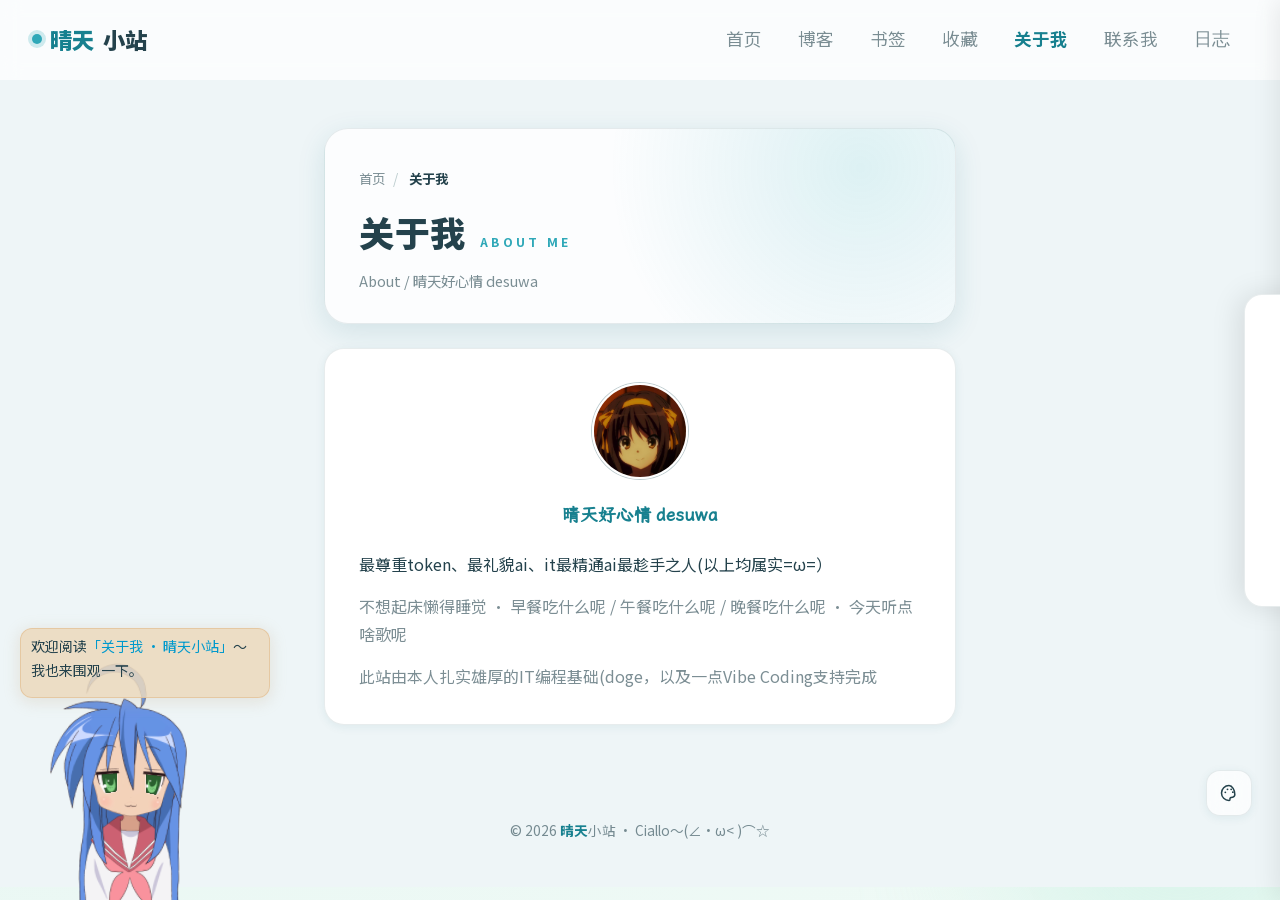
==== commit 321aaccb: "fix: 手机端体验修复（音乐卡片可收起 / 去点按高亮 / 书签分类栏瘦身 / 全站排版） - 音乐卡片：8 页补上缺失的 ✕ 关闭按钮并绑定，展开态点卡片空白/歌名即可收起 - hover 效果限" ====
--- a/about.html
+++ b/about.html
@@ -11,8 +11,8 @@
   <script>try{var t=localStorage.getItem("site-theme")||((document.cookie.match(/(?:^|; )site-theme=([^;]*)/))||[])[1]||"";if(t)document.documentElement.setAttribute("data-theme",decodeURIComponent(t))}catch(e){}</script>
   <title>关于我 · 晴天小站</title>
   <link rel="icon" href="sun-avatar-sm.png" type="image/png">
-  <link rel="stylesheet" href="css/theme.css">
-  <link rel="stylesheet" href="css/music-player.css?v=2">
+  <link rel="stylesheet" href="css/theme.css?v=3">
+  <link rel="stylesheet" href="css/music-player.css?v=3">
   <style data-page-css>
 
     /* 主体 */
@@ -109,6 +109,7 @@
   </div>
 
   <div class="music-card collapsed" id="music-card">
+    <button class="music-card-close" id="mc-close" aria-label="收起播放器" title="收起">&#10005;</button>
     <div class="mc-disc" id="mc-disc">
       <div class="mc-ring"></div>
       <div class="mc-center"><img src="sun-avatar-sm.png" alt=""></div>
@@ -133,10 +134,10 @@
 
   <footer>© <span id="year"></span> <span class="brand">晴天</span>小站 · Ciallo～(∠・ω< )⌒☆</footer>
 
-  <script src="js/common.js"></script>
+  <script src="js/common.js?v=3"></script>
   <!-- Live2D 看板娘 -->
   <script type="module" src="live2d/kandao.js"></script>
-  <script src="js/music-player.js?v=2"></script>
+  <script src="js/music-player.js?v=3"></script>
   <script src="js/changelog.js"></script>
   <script src="js/scrollfx.js" defer></script>
   <script src="js/theme-switcher.js" defer></script>
--- a/css/theme.css
+++ b/css/theme.css
@@ -73,6 +73,8 @@
   --shadow-sm: 0 2px 10px rgba(23, 108, 120, .08);
   --shadow-md: 0 8px 28px rgba(23, 108, 120, .13);
   --radius: 20px;
+  /* 导航栏实际高度：common.js 启动/切页/resize 时量出来写回，页内 sticky 元素靠它对齐 */
+  --nav-h: 72px;
   --nav-bg: rgba(255, 255, 255, .72);
   --panel-bg: rgba(255, 255, 255, .80);
   --blob1: #bfe6f5;
@@ -156,6 +158,8 @@
 a { text-decoration: none; color: inherit; }
 ::selection { background: var(--accent); color: #fff; }
 img { max-width: 100%; }
+/* 触屏点按不再整块闪灰（音乐卡片/工具栏那种类选中变色就是它） */
+a, button, input, label, summary { -webkit-tap-highlight-color: transparent; }
 
 /* 固定背景层（伪元素实现，规避 background-attachment:fixed 的分色 bug） */
 body::before {
@@ -186,13 +190,20 @@
 }
 
 /* ---------- 顶部导航：全宽简洁 ---------- */
-nav {
+/* 只作用于页面顶部那条：面包屑 .crumbs 和翻页 .post-nav 也是 <nav>，
+   以前被一起 sticky + 加了底色，会盖在主导航上 */
+body > nav {
   position: sticky;
   top: 0;
   z-index: 100;
   width: 100%;
   padding: 0;
-  transition: top .3s;
+  /* 2026-09-19: 原先导航完全透明，滚动时正文从菜单底下穿过看不清 */
+  background: var(--nav-bg);
+  backdrop-filter: blur(10px);
+  -webkit-backdrop-filter: blur(10px);
+  border-bottom: 1px solid transparent;
+  transition: top .3s, border-color .3s;
 }
 nav .inner {
   display: flex;
@@ -252,8 +263,8 @@
   transform: scaleX(0);
   pointer-events: none;
 }
-nav.scrolled { top: 0; }
-nav.scrolled .inner { padding-top: 12px; padding-bottom: 12px; }
+body > nav.scrolled { top: 0; border-bottom-color: var(--line); }
+body > nav.scrolled .inner { padding-top: 12px; padding-bottom: 12px; }
 
 /* ---------- 日志时间线 ---------- */
 .cl-toggle {
@@ -264,6 +275,9 @@
   background: none;
   border: none;
   cursor: pointer;
+  /* 手机上这个按钮会被挤成两行，把整条导航撑到 90px 高 */
+  white-space: nowrap;
+  flex-shrink: 0;
   transition: color .2s, transform .2s;
 }
 .cl-toggle:hover { color: var(--text); transform: translateY(-3px) scale(1.05); }
@@ -538,15 +552,17 @@
 
 /* ---------- 移动端 ---------- */
 @media (max-width: 640px) {
-  nav .inner { padding: 12px 16px; }
-  nav .logo { font-size: 1.2rem; }
-  nav .menu a { padding: 6px 12px; font-size: 1rem; }
+  nav .inner { padding: 10px 14px; }
+  nav .logo { font-size: 1.15rem; }
+  nav .menu a { padding: 5px 11px; font-size: .98rem; }
+  .cl-toggle { padding: 5px 11px; font-size: .98rem; }
   .container { padding: 24px 14px 40px; }
   .page-head { padding: 28px 20px 24px; border-radius: 18px; }
   .card, .form-card, .about-card, .side-card { border-radius: 16px; }
-  .to-top { right: 18px; bottom: 78px; width: 42px; height: 42px; }
-  .theme-fab { right: 18px; bottom: 78px; width: 42px; height: 42px; }
-  .theme-panel { right: 18px; bottom: 130px; }
+  /* 两个圆钮原先同在 right:18/bottom:78 完全叠在一起，改成并排 + 避开底部播放条和安全区 */
+  .to-top { right: 16px; bottom: calc(64px + env(safe-area-inset-bottom)); width: 42px; height: 42px; }
+  .theme-fab { right: 66px; bottom: calc(64px + env(safe-area-inset-bottom)); width: 42px; height: 42px; }
+  .theme-panel { right: 14px; left: auto; bottom: calc(116px + env(safe-area-inset-bottom)); width: 216px; }
   footer { padding: 28px 18px 36px; }
 }
 
--- a/css/music-player.css
+++ b/css/music-player.css
@@ -1,4 +1,5 @@
 /* Music Player - shared across all pages */
+/* 改 2026-09-19：hover 效果限死在真正有鼠标的设备（触屏会粘住不动）；屏蔽移动端点按高亮 */
 .music-card {
   position: fixed;
   top: 50%; right: 0;
@@ -19,15 +20,23 @@
   cursor: pointer;
   user-select: none;
   -webkit-user-select: none;
+  -webkit-touch-callout: none;
+  -webkit-tap-highlight-color: transparent;
   touch-action: none;
 }
 .music-card.expanded {
   transform: translateX(0);
+}
+/* 收起态 hover 微探出（仅鼠标设备，否则触屏点完会卡在探出位） */
+@media (hover: hover) and (pointer: fine) {
+  .music-card:not(.expanded):hover {
+    transform: translateX(calc(100% - 42px));
+  }
 }
 .music-card-close {
   position: absolute;
   top: 8px; right: 10px;
-  width: 24px; height: 24px;
+  width: 26px; height: 26px;
   border-radius: 50%;
   border: 1px solid var(--line);
   background: var(--card);
@@ -37,9 +46,12 @@
   display: flex; align-items: center; justify-content: center;
   transition: all .25s ease;
   opacity: 0; pointer-events: none;
-}
-.music-card.expanded .music-card-close { opacity: 1; pointer-events: auto; }
-.music-card-close:hover { border-color: var(--accent); color: var(--accent-ink); transform: scale(1.1); }
+  -webkit-tap-highlight-color: transparent;
+}
+.music-card.expanded .music-card-close { opacity: 1; pointer-events: auto; transition: opacity .3s ease .2s, transform .3s cubic-bezier(.22,.8,.36,1) .2s; transform: scale(1); }
+@media (hover: hover) and (pointer: fine) {
+  .music-card-close:hover { border-color: var(--accent); color: var(--accent-ink); transform: scale(1.1); }
+}
 .mc-disc {
   width: 88px; height: 88px;
   border-radius: 50%;
@@ -86,8 +98,9 @@
   display: flex; align-items: center; justify-content: center;
   font-size: .78rem;
   transition: all .25s cubic-bezier(.22,.8,.36,1);
-}
-.mc-btn:hover { border-color: var(--accent); color: var(--accent-ink); transform: scale(1.08); }
+  -webkit-tap-highlight-color: transparent;
+}
+.mc-btn:active { transform: scale(.92); }
 .mc-btn.play {
   width: 38px; height: 38px;
   background: linear-gradient(135deg, var(--accent), var(--accent-ink));
@@ -95,7 +108,10 @@
   font-size: .92rem;
   box-shadow: 0 4px 14px color-mix(in srgb, var(--accent) 35%, transparent);
 }
-.mc-btn.play:hover { transform: scale(1.1); }
+@media (hover: hover) and (pointer: fine) {
+  .mc-btn:hover { border-color: var(--accent); color: var(--accent-ink); transform: scale(1.08); }
+  .mc-btn.play:hover { transform: scale(1.1); }
+}
 .mc-progress {
   width: 100%; height: 3px;
   background: var(--line); border-radius: 2px;
@@ -120,16 +136,25 @@
 .mc-volume {
   display: flex; align-items: center; gap: 6px; width: 100%;
 }
-.mc-vol-icon { font-size: .68rem; cursor: pointer; }
+.mc-vol-icon { font-size: .68rem; cursor: pointer; padding: 6px 2px; -webkit-tap-highlight-color: transparent; }
+/* 音量条：控件本体加高到 20px 方便手指拖动，视觉上的 3px 细线改由 track 伪元素画 */
 .mc-vol-slider {
-  flex: 1; height: 3px;
+  flex: 1; height: 20px;
   -webkit-appearance: none; appearance: none;
-  background: var(--line); border-radius: 2px;
+  background: transparent;
   outline: none; cursor: pointer;
+  -webkit-tap-highlight-color: transparent;
+}
+.mc-vol-slider::-webkit-slider-runnable-track {
+  height: 3px; background: var(--line); border-radius: 2px;
+}
+.mc-vol-slider::-moz-range-track {
+  height: 3px; background: var(--line); border-radius: 2px;
 }
 .mc-vol-slider::-webkit-slider-thumb {
   -webkit-appearance: none;
   width: 12px; height: 12px; border-radius: 50%;
+  margin-top: -4.5px;
   background: linear-gradient(135deg, var(--accent), var(--accent-ink));
   cursor: pointer;
 }
@@ -148,14 +173,29 @@
   opacity: 0; pointer-events: none;
   transition: opacity .15s ease;
 }
-.music-card.expanded .mc-disc,
-.music-card.expanded .mc-info,
-.music-card.expanded .mc-controls,
-.music-card.expanded .mc-progress,
-.music-card.expanded .mc-time,
+.music-card.expanded .mc-disc {
+  opacity: 1; pointer-events: auto;
+  transition: opacity .3s ease .05s, transform .4s cubic-bezier(.22,.8,.36,1) .05s;
+}
+.music-card.expanded .mc-info {
+  opacity: 1; pointer-events: auto;
+  transition: opacity .3s ease .1s;
+}
+.music-card.expanded .mc-controls {
+  opacity: 1; pointer-events: auto;
+  transition: opacity .3s ease .15s;
+}
+.music-card.expanded .mc-progress {
+  opacity: 1; pointer-events: auto;
+  transition: opacity .3s ease .2s;
+}
+.music-card.expanded .mc-time {
+  opacity: 1; pointer-events: auto;
+  transition: opacity .3s ease .22s;
+}
 .music-card.expanded .mc-volume {
   opacity: 1; pointer-events: auto;
-  transition: opacity .3s ease .15s;
+  transition: opacity .3s ease .25s;
 }
 .music-card:not(.expanded)::after {
   content: '\266B';
@@ -174,7 +214,9 @@
 
 /* ---------- 随机换曲按钮（卡片控制区） ---------- */
 .mc-btn.mc-shuffle { font-size: .8rem; }
-.mc-btn.mc-shuffle:hover { border-color: var(--accent); color: var(--accent-ink); transform: scale(1.08) rotate(180deg); }
+@media (hover: hover) and (pointer: fine) {
+  .mc-btn.mc-shuffle:hover { border-color: var(--accent); color: var(--accent-ink); transform: scale(1.08) rotate(180deg); }
+}
 .mc-btn.mc-shuffle.spinning {
   animation: mc-shuffle-spin .6s cubic-bezier(.22,.8,.36,1) both;
 }
@@ -183,22 +225,38 @@
   50% { transform: rotate(220deg) scale(1.12); }
   to { transform: rotate(360deg) scale(1); }
 }
+
+/* ---------- 手机 / 窄屏 ---------- */
 @media (max-width: 640px) {
   .music-card {
     top: auto; bottom: 0; right: 0;
     width: 100%;
     border-radius: 18px 18px 0 0;
-    transform: translateY(calc(100% - 36px));
-    padding: 14px 20px 16px;
-    max-height: 65vh;
+    /* 收起时露出的把手 44px，再加 iPhone 底部安全区 */
+    transform: translateY(calc(100% - 44px - env(safe-area-inset-bottom)));
+    padding: 14px 18px calc(16px + env(safe-area-inset-bottom));
+    max-height: 72vh;
     overflow-y: auto;
+    overscroll-behavior: contain;
     touch-action: pan-y;
   }
   .music-card.expanded { transform: translateY(0); }
-  .music-card:not(.expanded)::after { content: '\2191'; font-size: .9rem; }
+  /* 把手里的箭头：原来居中于整张卡片，被推到屏幕外看不见 */
+  .music-card:not(.expanded)::after {
+    content: '\2191'; font-size: .95rem;
+    top: calc(22px + env(safe-area-inset-bottom) / 2);
+  }
+  .music-card-close { width: 34px; height: 34px; top: 10px; right: 12px; font-size: .8rem; }
   .mc-disc { width: 72px; height: 72px; }
   .mc-disc .mc-center { width: 38px; height: 38px; }
-  .mc-controls { gap: 8px; }
-  .mc-btn { width: 30px; height: 30px; font-size: .72rem; }
-  .mc-btn.play { width: 34px; height: 34px; font-size: .85rem; }
-}
+  .mc-controls { gap: 14px; }
+  .mc-btn { width: 38px; height: 38px; font-size: .85rem; }
+  .mc-btn.play { width: 46px; height: 46px; font-size: 1rem; }
+  .mc-info .mc-name { font-size: .9rem; }
+  .mc-info .mc-artist { font-size: .76rem; }
+  .mc-time { font-size: .68rem; }
+  /* 进度条视觉保持细线，触摸热区上下各扩 12px */
+  .mc-progress { height: 5px; margin: 6px 0; }
+  .mc-progress::after { top: -12px; bottom: -12px; }
+  .mc-vol-icon { font-size: .8rem; }
+}
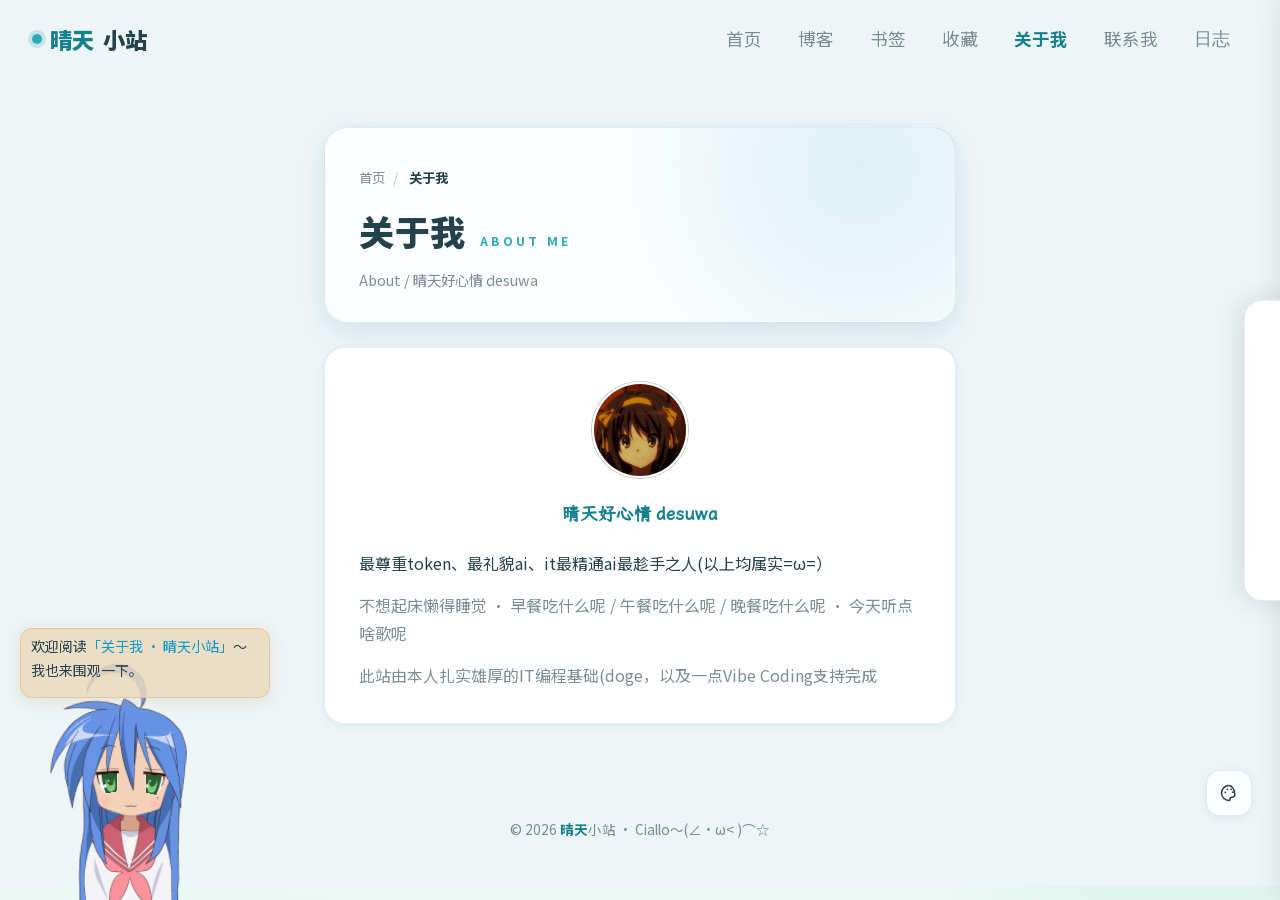
==== commit 25f90ba0: "perf: 无限循环动画全部静态化——光斑/logo呼吸灯/头像光晕(首页/文章/关于)/SCROLL箭头/收起脉动全停，页面零持续动画开销 回滚: git revert HEAD" ====
--- a/about.html
+++ b/about.html
@@ -11,8 +11,8 @@
   <script>try{var t=localStorage.getItem("site-theme")||((document.cookie.match(/(?:^|; )site-theme=([^;]*)/))||[])[1]||"";if(t)document.documentElement.setAttribute("data-theme",decodeURIComponent(t))}catch(e){}</script>
   <title>关于我 · 晴天小站</title>
   <link rel="icon" href="sun-avatar-sm.png" type="image/png">
-  <link rel="stylesheet" href="css/theme.css?v=3">
-  <link rel="stylesheet" href="css/music-player.css?v=3">
+  <link rel="stylesheet" href="css/theme.css">
+  <link rel="stylesheet" href="css/music-player.css?v=2">
   <style data-page-css>
 
     /* 主体 */
@@ -27,20 +27,9 @@
       overflow: hidden;
       border: 2px solid var(--card);
       box-shadow: 0 0 0 1px var(--line-strong);
-      animation: ava-glow 3.2s ease-in-out infinite;
-    }
+          }
     .about-card .ava img { width: 100%; height: 100%; object-fit: cover; display: block; }
-    @keyframes ava-glow {
-      0%, 100% {
-        box-shadow: 0 0 0 1px var(--line-strong), 0 0 12px color-mix(in srgb, var(--accent) 20%, transparent);
-        transform: translateY(0);
-      }
-      50% {
-        box-shadow: 0 0 0 1px var(--line-strong), 0 0 24px color-mix(in srgb, var(--accent) 45%, transparent);
-        transform: translateY(-3px);
-      }
-    }
-    .about-card .lead {
+        .about-card .lead {
       font-family: var(--font-hand);
       font-size: 1.1rem;
       font-weight: 600;
@@ -109,7 +98,6 @@
   </div>
 
   <div class="music-card collapsed" id="music-card">
-    <button class="music-card-close" id="mc-close" aria-label="收起播放器" title="收起">&#10005;</button>
     <div class="mc-disc" id="mc-disc">
       <div class="mc-ring"></div>
       <div class="mc-center"><img src="sun-avatar-sm.png" alt=""></div>
@@ -134,10 +122,19 @@
 
   <footer>© <span id="year"></span> <span class="brand">晴天</span>小站 · Ciallo～(∠・ω< )⌒☆</footer>
 
-  <script src="js/common.js?v=3"></script>
+  <script>
+    // 滚动显示动画
+    const observer = new IntersectionObserver((entries) => {
+      entries.forEach((e) => { if (e.isIntersecting) { e.target.classList.add('visible'); observer.unobserve(e.target); } });
+    }, { threshold: .12 });
+    document.querySelectorAll('.reveal').forEach((el) => observer.observe(el));
+
+    // 动态年份
+    document.getElementById('year').textContent = new Date().getFullYear();
+  </script>
   <!-- Live2D 看板娘 -->
   <script type="module" src="live2d/kandao.js"></script>
-  <script src="js/music-player.js?v=3"></script>
+  <script src="js/music-player.js?v=2"></script>
   <script src="js/changelog.js"></script>
   <script src="js/scrollfx.js" defer></script>
   <script src="js/theme-switcher.js" defer></script>
--- a/css/theme.css
+++ b/css/theme.css
@@ -73,8 +73,6 @@
   --shadow-sm: 0 2px 10px rgba(23, 108, 120, .08);
   --shadow-md: 0 8px 28px rgba(23, 108, 120, .13);
   --radius: 20px;
-  /* 导航栏实际高度：common.js 启动/切页/resize 时量出来写回，页内 sticky 元素靠它对齐 */
-  --nav-h: 72px;
   --nav-bg: rgba(255, 255, 255, .72);
   --panel-bg: rgba(255, 255, 255, .80);
   --blob1: #bfe6f5;
@@ -158,8 +156,6 @@
 a { text-decoration: none; color: inherit; }
 ::selection { background: var(--accent); color: #fff; }
 img { max-width: 100%; }
-/* 触屏点按不再整块闪灰（音乐卡片/工具栏那种类选中变色就是它） */
-a, button, input, label, summary { -webkit-tap-highlight-color: transparent; }
 
 /* 固定背景层（伪元素实现，规避 background-attachment:fixed 的分色 bug） */
 body::before {
@@ -176,34 +172,27 @@
   content: "";
   position: fixed;
   border-radius: 50%;
+  /* 性能修复: 无限动画全部停用——光斑静态化（blur 只在首帧/换主题时渲染一次，零持续开销） */
   filter: blur(70px);
   opacity: .5;
   pointer-events: none;
   z-index: -1;
-  animation: blob-drift 18s ease-in-out infinite alternate;
-}
-body::after { width: 360px; height: 360px; background: var(--blob2); bottom: -100px; right: -80px; animation-delay: -6s; }
+}
+body::after { width: 360px; height: 360px; background: var(--blob2); bottom: -100px; right: -80px; }
 html::before { width: 420px; height: 420px; background: var(--blob1); top: -120px; left: -100px; }
 @keyframes blob-drift {
-  from { transform: translate(0, 0) scale(1); }
-  to   { transform: translate(40px, 30px) scale(1.12); }
+  from { transform: translate3d(0, 0, 0) scale(1); }
+  to   { transform: translate3d(40px, 30px, 0) scale(1.12); }
 }
 
 /* ---------- 顶部导航：全宽简洁 ---------- */
-/* 只作用于页面顶部那条：面包屑 .crumbs 和翻页 .post-nav 也是 <nav>，
-   以前被一起 sticky + 加了底色，会盖在主导航上 */
-body > nav {
+nav {
   position: sticky;
   top: 0;
   z-index: 100;
   width: 100%;
   padding: 0;
-  /* 2026-09-19: 原先导航完全透明，滚动时正文从菜单底下穿过看不清 */
-  background: var(--nav-bg);
-  backdrop-filter: blur(10px);
-  -webkit-backdrop-filter: blur(10px);
-  border-bottom: 1px solid transparent;
-  transition: top .3s, border-color .3s;
+  transition: top .3s;
 }
 nav .inner {
   display: flex;
@@ -228,12 +217,8 @@
   border-radius: 50%;
   background: var(--accent);
   box-shadow: 0 0 0 4px color-mix(in srgb, var(--accent) 22%, transparent);
-  animation: pulse 2.6s ease-in-out infinite;
-}
-@keyframes pulse {
-  0%, 100% { box-shadow: 0 0 0 4px color-mix(in srgb, var(--accent) 22%, transparent); }
-  50% { box-shadow: 0 0 0 7px color-mix(in srgb, var(--accent) 10%, transparent); }
-}
+}
+
 nav .logo span { color: var(--accent-ink); }
 nav .right { display: flex; align-items: center; gap: 0; min-width: 0; flex: 1; justify-content: flex-end; }
 nav .menu { display: flex; gap: 0; overflow-x: auto; scrollbar-width: none; -webkit-overflow-scrolling: touch; }
@@ -263,8 +248,8 @@
   transform: scaleX(0);
   pointer-events: none;
 }
-body > nav.scrolled { top: 0; border-bottom-color: var(--line); }
-body > nav.scrolled .inner { padding-top: 12px; padding-bottom: 12px; }
+nav.scrolled { top: 0; }
+nav.scrolled .inner { padding-top: 12px; padding-bottom: 12px; }
 
 /* ---------- 日志时间线 ---------- */
 .cl-toggle {
@@ -275,9 +260,6 @@
   background: none;
   border: none;
   cursor: pointer;
-  /* 手机上这个按钮会被挤成两行，把整条导航撑到 90px 高 */
-  white-space: nowrap;
-  flex-shrink: 0;
   transition: color .2s, transform .2s;
 }
 .cl-toggle:hover { color: var(--text); transform: translateY(-3px) scale(1.05); }
@@ -467,6 +449,7 @@
 @media (prefers-reduced-motion: reduce) {
   .reveal { opacity: 1; transform: none; transition: none; }
   body::after, html::before, nav .logo::before { animation: none; }
+  /* 光斑/呼吸灯已全局静态化 */
 }
 
 /* ---------- 页脚 ---------- */
@@ -552,17 +535,15 @@
 
 /* ---------- 移动端 ---------- */
 @media (max-width: 640px) {
-  nav .inner { padding: 10px 14px; }
-  nav .logo { font-size: 1.15rem; }
-  nav .menu a { padding: 5px 11px; font-size: .98rem; }
-  .cl-toggle { padding: 5px 11px; font-size: .98rem; }
+  nav .inner { padding: 12px 16px; }
+  nav .logo { font-size: 1.2rem; }
+  nav .menu a { padding: 6px 12px; font-size: 1rem; }
   .container { padding: 24px 14px 40px; }
   .page-head { padding: 28px 20px 24px; border-radius: 18px; }
   .card, .form-card, .about-card, .side-card { border-radius: 16px; }
-  /* 两个圆钮原先同在 right:18/bottom:78 完全叠在一起，改成并排 + 避开底部播放条和安全区 */
-  .to-top { right: 16px; bottom: calc(64px + env(safe-area-inset-bottom)); width: 42px; height: 42px; }
-  .theme-fab { right: 66px; bottom: calc(64px + env(safe-area-inset-bottom)); width: 42px; height: 42px; }
-  .theme-panel { right: 14px; left: auto; bottom: calc(116px + env(safe-area-inset-bottom)); width: 216px; }
+  .to-top { right: 18px; bottom: 78px; width: 42px; height: 42px; }
+  .theme-fab { right: 18px; bottom: 78px; width: 42px; height: 42px; }
+  .theme-panel { right: 18px; bottom: 130px; }
   footer { padding: 28px 18px 36px; }
 }
 
@@ -587,3 +568,6 @@
   color: var(--accent);
 }
 
+
+/* ---------- 主题波纹换色（View Transitions 圆形揭示） ---------- */
+::view-transition-old(root), ::view-transition-new(root) { animation: none; mix-blend-mode: normal; }
--- a/css/music-player.css
+++ b/css/music-player.css
@@ -1,5 +1,4 @@
 /* Music Player - shared across all pages */
-/* 改 2026-09-19：hover 效果限死在真正有鼠标的设备（触屏会粘住不动）；屏蔽移动端点按高亮 */
 .music-card {
   position: fixed;
   top: 50%; right: 0;
@@ -20,23 +19,15 @@
   cursor: pointer;
   user-select: none;
   -webkit-user-select: none;
-  -webkit-touch-callout: none;
-  -webkit-tap-highlight-color: transparent;
   touch-action: none;
 }
 .music-card.expanded {
   transform: translateX(0);
 }
-/* 收起态 hover 微探出（仅鼠标设备，否则触屏点完会卡在探出位） */
-@media (hover: hover) and (pointer: fine) {
-  .music-card:not(.expanded):hover {
-    transform: translateX(calc(100% - 42px));
-  }
-}
 .music-card-close {
   position: absolute;
   top: 8px; right: 10px;
-  width: 26px; height: 26px;
+  width: 24px; height: 24px;
   border-radius: 50%;
   border: 1px solid var(--line);
   background: var(--card);
@@ -44,14 +35,11 @@
   cursor: pointer;
   font-size: .65rem;
   display: flex; align-items: center; justify-content: center;
-  transition: all .25s ease;
+  transition: background .25s ease, color .25s ease, border-color .25s ease, transform .25s ease;
   opacity: 0; pointer-events: none;
-  -webkit-tap-highlight-color: transparent;
 }
-.music-card.expanded .music-card-close { opacity: 1; pointer-events: auto; transition: opacity .3s ease .2s, transform .3s cubic-bezier(.22,.8,.36,1) .2s; transform: scale(1); }
-@media (hover: hover) and (pointer: fine) {
-  .music-card-close:hover { border-color: var(--accent); color: var(--accent-ink); transform: scale(1.1); }
-}
+.music-card.expanded .music-card-close { opacity: 1; pointer-events: auto; }
+.music-card-close:hover { border-color: var(--accent); color: var(--accent-ink); transform: scale(1.1); }
 .mc-disc {
   width: 88px; height: 88px;
   border-radius: 50%;
@@ -61,8 +49,8 @@
   display: flex; align-items: center; justify-content: center;
   flex-shrink: 0;
 }
-.mc-disc.playing { animation: mc-spin 3.5s linear infinite; }
-@keyframes mc-spin { from { transform: rotate(0deg); } to { transform: rotate(360deg); } }
+.mc-disc.playing { animation: mc-spin 3.5s linear infinite; will-change: transform; backface-visibility: hidden; }
+@keyframes mc-spin { from { transform: rotate3d(0,0,1,0deg); } to { transform: rotate3d(0,0,1,360deg); } }
 .mc-disc .mc-center {
   width: 46px; height: 46px;
   border-radius: 50%;
@@ -97,10 +85,9 @@
   cursor: pointer;
   display: flex; align-items: center; justify-content: center;
   font-size: .78rem;
-  transition: all .25s cubic-bezier(.22,.8,.36,1);
-  -webkit-tap-highlight-color: transparent;
+  transition: transform .25s cubic-bezier(.22,.8,.36,1), opacity .25s ease, box-shadow .25s ease;
 }
-.mc-btn:active { transform: scale(.92); }
+.mc-btn:hover { border-color: var(--accent); color: var(--accent-ink); transform: scale(1.08); }
 .mc-btn.play {
   width: 38px; height: 38px;
   background: linear-gradient(135deg, var(--accent), var(--accent-ink));
@@ -108,10 +95,7 @@
   font-size: .92rem;
   box-shadow: 0 4px 14px color-mix(in srgb, var(--accent) 35%, transparent);
 }
-@media (hover: hover) and (pointer: fine) {
-  .mc-btn:hover { border-color: var(--accent); color: var(--accent-ink); transform: scale(1.08); }
-  .mc-btn.play:hover { transform: scale(1.1); }
-}
+.mc-btn.play:hover { transform: scale(1.1); }
 .mc-progress {
   width: 100%; height: 3px;
   background: var(--line); border-radius: 2px;
@@ -136,25 +120,16 @@
 .mc-volume {
   display: flex; align-items: center; gap: 6px; width: 100%;
 }
-.mc-vol-icon { font-size: .68rem; cursor: pointer; padding: 6px 2px; -webkit-tap-highlight-color: transparent; }
-/* 音量条：控件本体加高到 20px 方便手指拖动，视觉上的 3px 细线改由 track 伪元素画 */
+.mc-vol-icon { font-size: .68rem; cursor: pointer; }
 .mc-vol-slider {
-  flex: 1; height: 20px;
+  flex: 1; height: 3px;
   -webkit-appearance: none; appearance: none;
-  background: transparent;
+  background: var(--line); border-radius: 2px;
   outline: none; cursor: pointer;
-  -webkit-tap-highlight-color: transparent;
-}
-.mc-vol-slider::-webkit-slider-runnable-track {
-  height: 3px; background: var(--line); border-radius: 2px;
-}
-.mc-vol-slider::-moz-range-track {
-  height: 3px; background: var(--line); border-radius: 2px;
 }
 .mc-vol-slider::-webkit-slider-thumb {
   -webkit-appearance: none;
   width: 12px; height: 12px; border-radius: 50%;
-  margin-top: -4.5px;
   background: linear-gradient(135deg, var(--accent), var(--accent-ink));
   cursor: pointer;
 }
@@ -173,29 +148,14 @@
   opacity: 0; pointer-events: none;
   transition: opacity .15s ease;
 }
-.music-card.expanded .mc-disc {
-  opacity: 1; pointer-events: auto;
-  transition: opacity .3s ease .05s, transform .4s cubic-bezier(.22,.8,.36,1) .05s;
-}
-.music-card.expanded .mc-info {
-  opacity: 1; pointer-events: auto;
-  transition: opacity .3s ease .1s;
-}
-.music-card.expanded .mc-controls {
+.music-card.expanded .mc-disc,
+.music-card.expanded .mc-info,
+.music-card.expanded .mc-controls,
+.music-card.expanded .mc-progress,
+.music-card.expanded .mc-time,
+.music-card.expanded .mc-volume {
   opacity: 1; pointer-events: auto;
   transition: opacity .3s ease .15s;
-}
-.music-card.expanded .mc-progress {
-  opacity: 1; pointer-events: auto;
-  transition: opacity .3s ease .2s;
-}
-.music-card.expanded .mc-time {
-  opacity: 1; pointer-events: auto;
-  transition: opacity .3s ease .22s;
-}
-.music-card.expanded .mc-volume {
-  opacity: 1; pointer-events: auto;
-  transition: opacity .3s ease .25s;
 }
 .music-card:not(.expanded)::after {
   content: '\266B';
@@ -205,7 +165,6 @@
   font-size: 1.1rem;
   color: #fff;
   pointer-events: none;
-  animation: mc-peek-pulse 1.4s ease-in-out infinite;
 }
 @keyframes mc-peek-pulse {
   0%, 100% { opacity: 1; transform: translate(-50%, -50%) scale(1); }
@@ -214,9 +173,7 @@
 
 /* ---------- 随机换曲按钮（卡片控制区） ---------- */
 .mc-btn.mc-shuffle { font-size: .8rem; }
-@media (hover: hover) and (pointer: fine) {
-  .mc-btn.mc-shuffle:hover { border-color: var(--accent); color: var(--accent-ink); transform: scale(1.08) rotate(180deg); }
-}
+.mc-btn.mc-shuffle:hover { border-color: var(--accent); color: var(--accent-ink); transform: scale(1.08) rotate(180deg); }
 .mc-btn.mc-shuffle.spinning {
   animation: mc-shuffle-spin .6s cubic-bezier(.22,.8,.36,1) both;
 }
@@ -225,38 +182,16 @@
   50% { transform: rotate(220deg) scale(1.12); }
   to { transform: rotate(360deg) scale(1); }
 }
-
-/* ---------- 手机 / 窄屏 ---------- */
 @media (max-width: 640px) {
   .music-card {
     top: auto; bottom: 0; right: 0;
     width: 100%;
     border-radius: 18px 18px 0 0;
-    /* 收起时露出的把手 44px，再加 iPhone 底部安全区 */
-    transform: translateY(calc(100% - 44px - env(safe-area-inset-bottom)));
-    padding: 14px 18px calc(16px + env(safe-area-inset-bottom));
-    max-height: 72vh;
+    transform: translateY(calc(100% - 36px));
+    padding: 14px 20px 16px;
+    max-height: 65vh;
     overflow-y: auto;
-    overscroll-behavior: contain;
-    touch-action: pan-y;
   }
   .music-card.expanded { transform: translateY(0); }
-  /* 把手里的箭头：原来居中于整张卡片，被推到屏幕外看不见 */
-  .music-card:not(.expanded)::after {
-    content: '\2191'; font-size: .95rem;
-    top: calc(22px + env(safe-area-inset-bottom) / 2);
-  }
-  .music-card-close { width: 34px; height: 34px; top: 10px; right: 12px; font-size: .8rem; }
-  .mc-disc { width: 72px; height: 72px; }
-  .mc-disc .mc-center { width: 38px; height: 38px; }
-  .mc-controls { gap: 14px; }
-  .mc-btn { width: 38px; height: 38px; font-size: .85rem; }
-  .mc-btn.play { width: 46px; height: 46px; font-size: 1rem; }
-  .mc-info .mc-name { font-size: .9rem; }
-  .mc-info .mc-artist { font-size: .76rem; }
-  .mc-time { font-size: .68rem; }
-  /* 进度条视觉保持细线，触摸热区上下各扩 12px */
-  .mc-progress { height: 5px; margin: 6px 0; }
-  .mc-progress::after { top: -12px; bottom: -12px; }
-  .mc-vol-icon { font-size: .8rem; }
+  .music-card:not(.expanded)::after { content: '\2191'; font-size: .9rem; }
 }
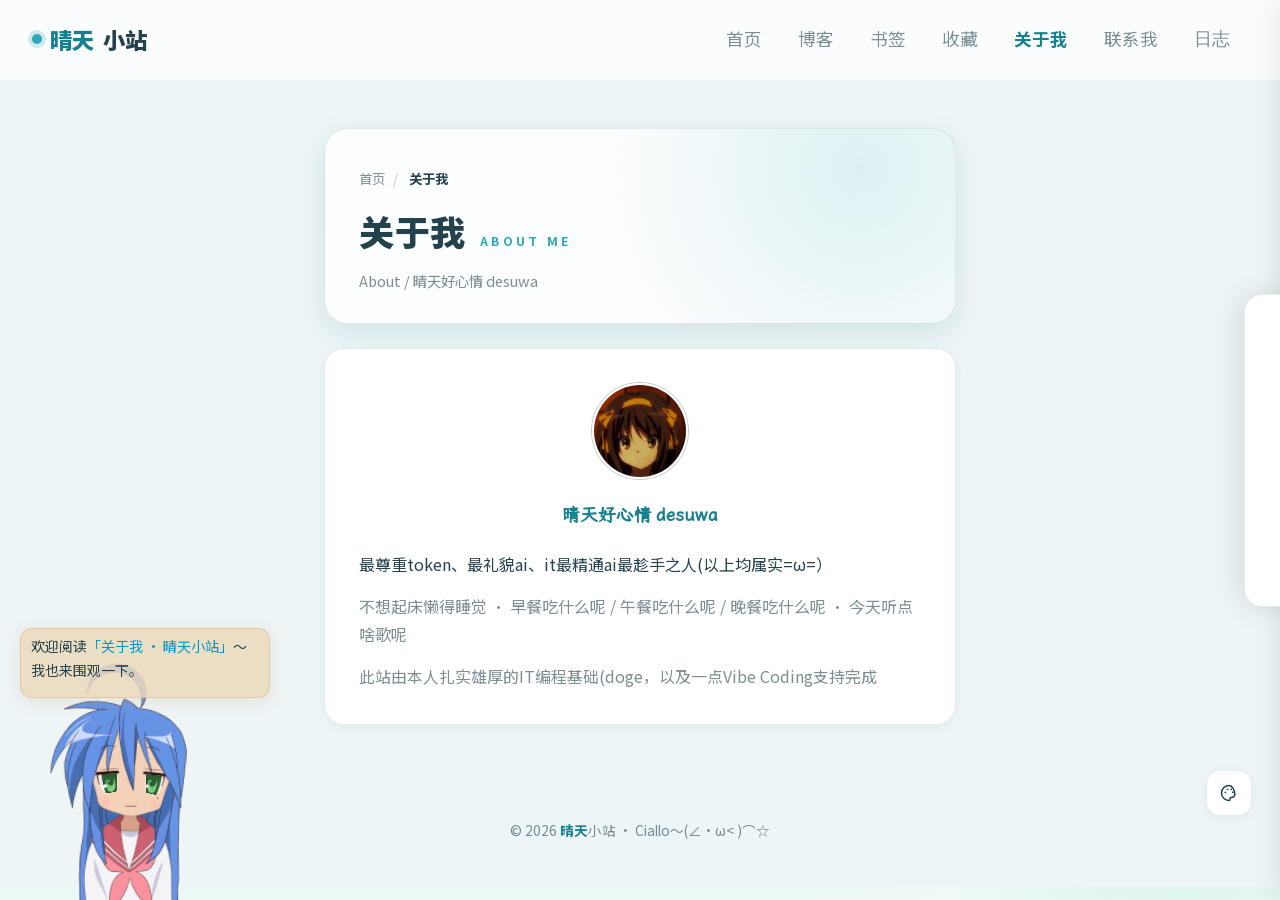
==== commit 65b4c59e: "Merge remote-tracking branch 'origin/master' # Conflicts: #	.gitignore #	css/music-player.css #	css/" ====
--- a/about.html
+++ b/about.html
@@ -11,8 +11,8 @@
   <script>try{var t=localStorage.getItem("site-theme")||((document.cookie.match(/(?:^|; )site-theme=([^;]*)/))||[])[1]||"";if(t)document.documentElement.setAttribute("data-theme",decodeURIComponent(t))}catch(e){}</script>
   <title>关于我 · 晴天小站</title>
   <link rel="icon" href="sun-avatar-sm.png" type="image/png">
-  <link rel="stylesheet" href="css/theme.css">
-  <link rel="stylesheet" href="css/music-player.css?v=2">
+  <link rel="stylesheet" href="css/theme.css?v=3">
+  <link rel="stylesheet" href="css/music-player.css?v=3">
   <style data-page-css>
 
     /* 主体 */
@@ -98,6 +98,7 @@
   </div>
 
   <div class="music-card collapsed" id="music-card">
+    <button class="music-card-close" id="mc-close" aria-label="收起播放器" title="收起">&#10005;</button>
     <div class="mc-disc" id="mc-disc">
       <div class="mc-ring"></div>
       <div class="mc-center"><img src="sun-avatar-sm.png" alt=""></div>
@@ -122,19 +123,10 @@
 
   <footer>© <span id="year"></span> <span class="brand">晴天</span>小站 · Ciallo～(∠・ω< )⌒☆</footer>
 
-  <script>
-    // 滚动显示动画
-    const observer = new IntersectionObserver((entries) => {
-      entries.forEach((e) => { if (e.isIntersecting) { e.target.classList.add('visible'); observer.unobserve(e.target); } });
-    }, { threshold: .12 });
-    document.querySelectorAll('.reveal').forEach((el) => observer.observe(el));
-
-    // 动态年份
-    document.getElementById('year').textContent = new Date().getFullYear();
-  </script>
+  <script src="js/common.js?v=3"></script>
   <!-- Live2D 看板娘 -->
   <script type="module" src="live2d/kandao.js"></script>
-  <script src="js/music-player.js?v=2"></script>
+  <script src="js/music-player.js?v=3"></script>
   <script src="js/changelog.js"></script>
   <script src="js/scrollfx.js" defer></script>
   <script src="js/theme-switcher.js" defer></script>
--- a/css/theme.css
+++ b/css/theme.css
@@ -73,6 +73,8 @@
   --shadow-sm: 0 2px 10px rgba(23, 108, 120, .08);
   --shadow-md: 0 8px 28px rgba(23, 108, 120, .13);
   --radius: 20px;
+  /* 导航栏实际高度：common.js 启动/切页/resize 时量出来写回，页内 sticky 元素靠它对齐 */
+  --nav-h: 72px;
   --nav-bg: rgba(255, 255, 255, .72);
   --panel-bg: rgba(255, 255, 255, .80);
   --blob1: #bfe6f5;
@@ -156,6 +158,8 @@
 a { text-decoration: none; color: inherit; }
 ::selection { background: var(--accent); color: #fff; }
 img { max-width: 100%; }
+/* 触屏点按不再整块闪灰（音乐卡片/工具栏那种类选中变色就是它） */
+a, button, input, label, summary { -webkit-tap-highlight-color: transparent; }
 
 /* 固定背景层（伪元素实现，规避 background-attachment:fixed 的分色 bug） */
 body::before {
@@ -166,33 +170,39 @@
   background: var(--bg-grad);
   pointer-events: none;
 }
-/* 背景漂浮光斑 */
+/* 背景柔光斑：径向渐变直接画柔光，不用 blur 滤镜（软件渲染/Chrome 关硬件加速时滤镜是最大杀手） */
 body::after,
 html::before {
   content: "";
   position: fixed;
-  border-radius: 50%;
-  /* 性能修复: 无限动画全部停用——光斑静态化（blur 只在首帧/换主题时渲染一次，零持续开销） */
-  filter: blur(70px);
-  opacity: .5;
   pointer-events: none;
   z-index: -1;
-}
-body::after { width: 360px; height: 360px; background: var(--blob2); bottom: -100px; right: -80px; }
-html::before { width: 420px; height: 420px; background: var(--blob1); top: -120px; left: -100px; }
+  opacity: .55;
+}
+body::after { width: 640px; height: 640px; bottom: -260px; right: -220px;
+  background: radial-gradient(circle closest-side, var(--blob2), transparent 72%); }
+html::before { width: 760px; height: 760px; top: -260px; left: -240px;
+  background: radial-gradient(circle closest-side, var(--blob1), transparent 72%); }
 @keyframes blob-drift {
   from { transform: translate3d(0, 0, 0) scale(1); }
   to   { transform: translate3d(40px, 30px, 0) scale(1.12); }
 }
 
 /* ---------- 顶部导航：全宽简洁 ---------- */
-nav {
+/* 只作用于页面顶部那条：面包屑 .crumbs 和翻页 .post-nav 也是 <nav>，
+   以前被一起 sticky + 加了底色，会盖在主导航上 */
+body > nav {
   position: sticky;
   top: 0;
   z-index: 100;
   width: 100%;
   padding: 0;
-  transition: top .3s;
+  /* 2026-09-19: 原先导航完全透明，滚动时正文从菜单底下穿过看不清 */
+  background: var(--nav-bg);
+  backdrop-filter: blur(10px);
+  -webkit-backdrop-filter: blur(10px);
+  border-bottom: 1px solid transparent;
+  transition: top .3s, border-color .3s;
 }
 nav .inner {
   display: flex;
@@ -248,8 +258,8 @@
   transform: scaleX(0);
   pointer-events: none;
 }
-nav.scrolled { top: 0; }
-nav.scrolled .inner { padding-top: 12px; padding-bottom: 12px; }
+body > nav.scrolled { top: 0; border-bottom-color: var(--line); }
+body > nav.scrolled .inner { padding-top: 12px; padding-bottom: 12px; }
 
 /* ---------- 日志时间线 ---------- */
 .cl-toggle {
@@ -260,6 +270,9 @@
   background: none;
   border: none;
   cursor: pointer;
+  /* 手机上这个按钮会被挤成两行，把整条导航撑到 90px 高 */
+  white-space: nowrap;
+  flex-shrink: 0;
   transition: color .2s, transform .2s;
 }
 .cl-toggle:hover { color: var(--text); transform: translateY(-3px) scale(1.05); }
@@ -348,7 +361,6 @@
   border: 1px solid var(--line);
   box-shadow: var(--shadow-md);
   margin-bottom: 24px;
-  will-change: transform, opacity;
 }
 .page-head h1 {
   font-size: clamp(1.7rem, 4.5vw, 2.2rem);
@@ -427,9 +439,7 @@
   height: 46px;
   border: 1px solid var(--line);
   border-radius: 14px;
-  background: var(--nav-bg);
-  backdrop-filter: blur(8px);
-  -webkit-backdrop-filter: blur(8px);
+  background: var(--card); /* 性能: 去 backdrop-filter（滚动时每帧重模糊），改不透明底 */
   color: var(--text);
   cursor: pointer;
   font-size: 1.05rem;
@@ -470,9 +480,7 @@
   height: 46px;
   border: 1px solid var(--line);
   border-radius: 14px;
-  background: var(--nav-bg);
-  backdrop-filter: blur(8px);
-  -webkit-backdrop-filter: blur(8px);
+  background: var(--card); /* 性能: 去 backdrop-filter（滚动时每帧重模糊），改不透明底 */
   color: var(--text);
   cursor: pointer;
   font-size: 1.1rem;
@@ -535,15 +543,17 @@
 
 /* ---------- 移动端 ---------- */
 @media (max-width: 640px) {
-  nav .inner { padding: 12px 16px; }
-  nav .logo { font-size: 1.2rem; }
-  nav .menu a { padding: 6px 12px; font-size: 1rem; }
+  nav .inner { padding: 10px 14px; }
+  nav .logo { font-size: 1.15rem; }
+  nav .menu a { padding: 5px 11px; font-size: .98rem; }
+  .cl-toggle { padding: 5px 11px; font-size: .98rem; }
   .container { padding: 24px 14px 40px; }
   .page-head { padding: 28px 20px 24px; border-radius: 18px; }
   .card, .form-card, .about-card, .side-card { border-radius: 16px; }
-  .to-top { right: 18px; bottom: 78px; width: 42px; height: 42px; }
-  .theme-fab { right: 18px; bottom: 78px; width: 42px; height: 42px; }
-  .theme-panel { right: 18px; bottom: 130px; }
+  /* 两个圆钮原先同在 right:18/bottom:78 完全叠在一起，改成并排 + 避开底部播放条和安全区 */
+  .to-top { right: 16px; bottom: calc(64px + env(safe-area-inset-bottom)); width: 42px; height: 42px; }
+  .theme-fab { right: 66px; bottom: calc(64px + env(safe-area-inset-bottom)); width: 42px; height: 42px; }
+  .theme-panel { right: 14px; left: auto; bottom: calc(116px + env(safe-area-inset-bottom)); width: 216px; }
   footer { padding: 28px 18px 36px; }
 }
 
--- a/css/music-player.css
+++ b/css/music-player.css
@@ -1,4 +1,5 @@
 /* Music Player - shared across all pages */
+/* 改 2026-09-19：hover 效果限死在真正有鼠标的设备（触屏会粘住不动）；屏蔽移动端点按高亮 */
 .music-card {
   position: fixed;
   top: 50%; right: 0;
@@ -19,15 +20,23 @@
   cursor: pointer;
   user-select: none;
   -webkit-user-select: none;
+  -webkit-touch-callout: none;
+  -webkit-tap-highlight-color: transparent;
   touch-action: none;
 }
 .music-card.expanded {
   transform: translateX(0);
+}
+/* 收起态 hover 微探出（仅鼠标设备，否则触屏点完会卡在探出位） */
+@media (hover: hover) and (pointer: fine) {
+  .music-card:not(.expanded):hover {
+    transform: translateX(calc(100% - 42px));
+  }
 }
 .music-card-close {
   position: absolute;
   top: 8px; right: 10px;
-  width: 24px; height: 24px;
+  width: 26px; height: 26px;
   border-radius: 50%;
   border: 1px solid var(--line);
   background: var(--card);
@@ -37,9 +46,12 @@
   display: flex; align-items: center; justify-content: center;
   transition: background .25s ease, color .25s ease, border-color .25s ease, transform .25s ease;
   opacity: 0; pointer-events: none;
-}
-.music-card.expanded .music-card-close { opacity: 1; pointer-events: auto; }
-.music-card-close:hover { border-color: var(--accent); color: var(--accent-ink); transform: scale(1.1); }
+  -webkit-tap-highlight-color: transparent;
+}
+.music-card.expanded .music-card-close { opacity: 1; pointer-events: auto; transition: opacity .3s ease .2s, transform .3s cubic-bezier(.22,.8,.36,1) .2s; transform: scale(1); }
+@media (hover: hover) and (pointer: fine) {
+  .music-card-close:hover { border-color: var(--accent); color: var(--accent-ink); transform: scale(1.1); }
+}
 .mc-disc {
   width: 88px; height: 88px;
   border-radius: 50%;
@@ -86,8 +98,9 @@
   display: flex; align-items: center; justify-content: center;
   font-size: .78rem;
   transition: transform .25s cubic-bezier(.22,.8,.36,1), opacity .25s ease, box-shadow .25s ease;
-}
-.mc-btn:hover { border-color: var(--accent); color: var(--accent-ink); transform: scale(1.08); }
+  -webkit-tap-highlight-color: transparent;
+}
+.mc-btn:active { transform: scale(.92); }
 .mc-btn.play {
   width: 38px; height: 38px;
   background: linear-gradient(135deg, var(--accent), var(--accent-ink));
@@ -95,7 +108,10 @@
   font-size: .92rem;
   box-shadow: 0 4px 14px color-mix(in srgb, var(--accent) 35%, transparent);
 }
-.mc-btn.play:hover { transform: scale(1.1); }
+@media (hover: hover) and (pointer: fine) {
+  .mc-btn:hover { border-color: var(--accent); color: var(--accent-ink); transform: scale(1.08); }
+  .mc-btn.play:hover { transform: scale(1.1); }
+}
 .mc-progress {
   width: 100%; height: 3px;
   background: var(--line); border-radius: 2px;
@@ -120,16 +136,25 @@
 .mc-volume {
   display: flex; align-items: center; gap: 6px; width: 100%;
 }
-.mc-vol-icon { font-size: .68rem; cursor: pointer; }
+.mc-vol-icon { font-size: .68rem; cursor: pointer; padding: 6px 2px; -webkit-tap-highlight-color: transparent; }
+/* 音量条：控件本体加高到 20px 方便手指拖动，视觉上的 3px 细线改由 track 伪元素画 */
 .mc-vol-slider {
-  flex: 1; height: 3px;
+  flex: 1; height: 20px;
   -webkit-appearance: none; appearance: none;
-  background: var(--line); border-radius: 2px;
+  background: transparent;
   outline: none; cursor: pointer;
+  -webkit-tap-highlight-color: transparent;
+}
+.mc-vol-slider::-webkit-slider-runnable-track {
+  height: 3px; background: var(--line); border-radius: 2px;
+}
+.mc-vol-slider::-moz-range-track {
+  height: 3px; background: var(--line); border-radius: 2px;
 }
 .mc-vol-slider::-webkit-slider-thumb {
   -webkit-appearance: none;
   width: 12px; height: 12px; border-radius: 50%;
+  margin-top: -4.5px;
   background: linear-gradient(135deg, var(--accent), var(--accent-ink));
   cursor: pointer;
 }
@@ -148,14 +173,29 @@
   opacity: 0; pointer-events: none;
   transition: opacity .15s ease;
 }
-.music-card.expanded .mc-disc,
-.music-card.expanded .mc-info,
-.music-card.expanded .mc-controls,
-.music-card.expanded .mc-progress,
-.music-card.expanded .mc-time,
+.music-card.expanded .mc-disc {
+  opacity: 1; pointer-events: auto;
+  transition: opacity .3s ease .05s, transform .4s cubic-bezier(.22,.8,.36,1) .05s;
+}
+.music-card.expanded .mc-info {
+  opacity: 1; pointer-events: auto;
+  transition: opacity .3s ease .1s;
+}
+.music-card.expanded .mc-controls {
+  opacity: 1; pointer-events: auto;
+  transition: opacity .3s ease .15s;
+}
+.music-card.expanded .mc-progress {
+  opacity: 1; pointer-events: auto;
+  transition: opacity .3s ease .2s;
+}
+.music-card.expanded .mc-time {
+  opacity: 1; pointer-events: auto;
+  transition: opacity .3s ease .22s;
+}
 .music-card.expanded .mc-volume {
   opacity: 1; pointer-events: auto;
-  transition: opacity .3s ease .15s;
+  transition: opacity .3s ease .25s;
 }
 .music-card:not(.expanded)::after {
   content: '\266B';
@@ -173,7 +213,9 @@
 
 /* ---------- 随机换曲按钮（卡片控制区） ---------- */
 .mc-btn.mc-shuffle { font-size: .8rem; }
-.mc-btn.mc-shuffle:hover { border-color: var(--accent); color: var(--accent-ink); transform: scale(1.08) rotate(180deg); }
+@media (hover: hover) and (pointer: fine) {
+  .mc-btn.mc-shuffle:hover { border-color: var(--accent); color: var(--accent-ink); transform: scale(1.08) rotate(180deg); }
+}
 .mc-btn.mc-shuffle.spinning {
   animation: mc-shuffle-spin .6s cubic-bezier(.22,.8,.36,1) both;
 }
@@ -182,16 +224,38 @@
   50% { transform: rotate(220deg) scale(1.12); }
   to { transform: rotate(360deg) scale(1); }
 }
+
+/* ---------- 手机 / 窄屏 ---------- */
 @media (max-width: 640px) {
   .music-card {
     top: auto; bottom: 0; right: 0;
     width: 100%;
     border-radius: 18px 18px 0 0;
-    transform: translateY(calc(100% - 36px));
-    padding: 14px 20px 16px;
-    max-height: 65vh;
+    /* 收起时露出的把手 44px，再加 iPhone 底部安全区 */
+    transform: translateY(calc(100% - 44px - env(safe-area-inset-bottom)));
+    padding: 14px 18px calc(16px + env(safe-area-inset-bottom));
+    max-height: 72vh;
     overflow-y: auto;
+    overscroll-behavior: contain;
+    touch-action: pan-y;
   }
   .music-card.expanded { transform: translateY(0); }
-  .music-card:not(.expanded)::after { content: '\2191'; font-size: .9rem; }
-}
+  /* 把手里的箭头：原来居中于整张卡片，被推到屏幕外看不见 */
+  .music-card:not(.expanded)::after {
+    content: '\2191'; font-size: .95rem;
+    top: calc(22px + env(safe-area-inset-bottom) / 2);
+  }
+  .music-card-close { width: 34px; height: 34px; top: 10px; right: 12px; font-size: .8rem; }
+  .mc-disc { width: 72px; height: 72px; }
+  .mc-disc .mc-center { width: 38px; height: 38px; }
+  .mc-controls { gap: 14px; }
+  .mc-btn { width: 38px; height: 38px; font-size: .85rem; }
+  .mc-btn.play { width: 46px; height: 46px; font-size: 1rem; }
+  .mc-info .mc-name { font-size: .9rem; }
+  .mc-info .mc-artist { font-size: .76rem; }
+  .mc-time { font-size: .68rem; }
+  /* 进度条视觉保持细线，触摸热区上下各扩 12px */
+  .mc-progress { height: 5px; margin: 6px 0; }
+  .mc-progress::after { top: -12px; bottom: -12px; }
+  .mc-vol-icon { font-size: .8rem; }
+}
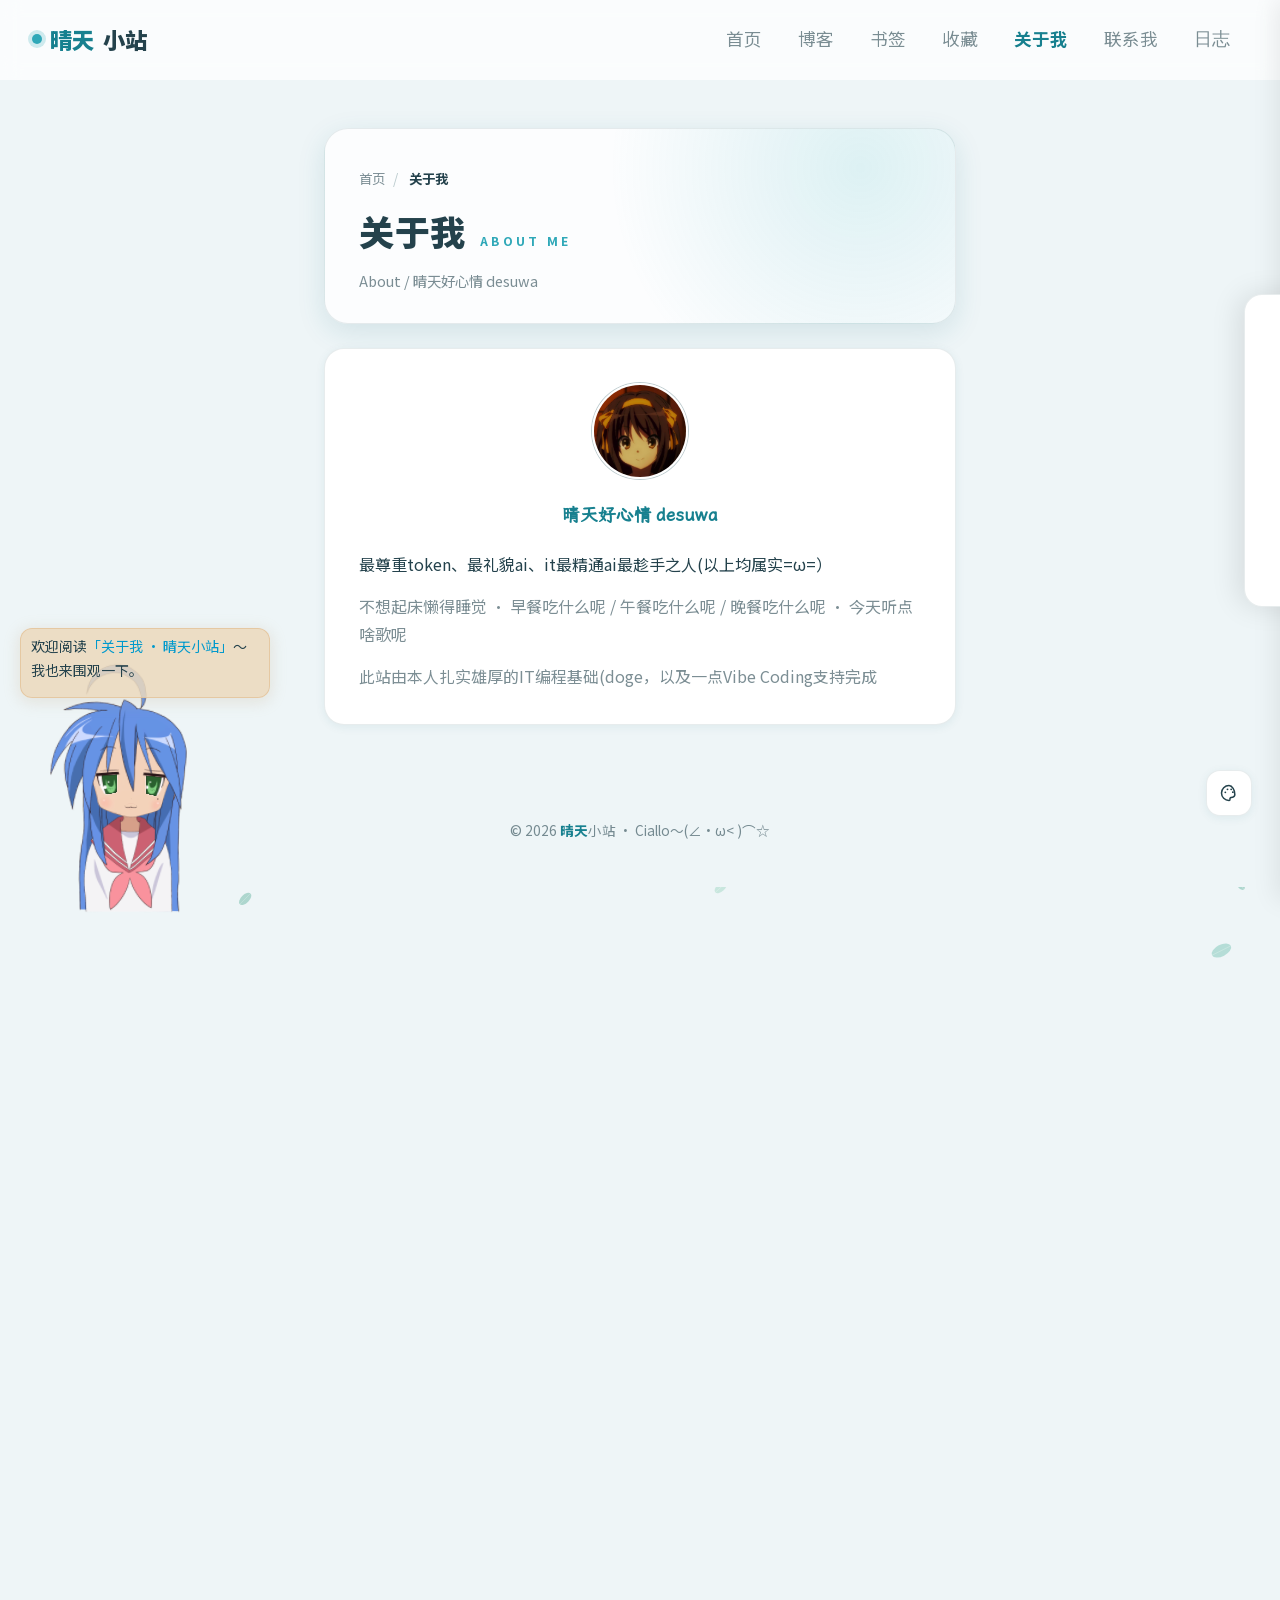
==== commit e57b3845: "feat: 主题联动的稀疏飘落装饰——蜜桃=秋叶/樱花=花瓣/星夜=流星/森林=绿叶/薰衣草=紫瓣/青屿=青叶，单canvas层 30fps 节流，页面隐藏暂停，尊重减弱动效；纳入 PJAX 外壳白名" ====
--- a/about.html
+++ b/about.html
@@ -130,5 +130,6 @@
   <script src="js/changelog.js"></script>
   <script src="js/scrollfx.js" defer></script>
   <script src="js/theme-switcher.js" defer></script>
+  <script src="js/fallfx.js" defer></script>
   <script src="js/pjax.js"></script></body>
 </html>
--- a/css/theme.css
+++ b/css/theme.css
@@ -543,10 +543,13 @@
 
 /* ---------- 移动端 ---------- */
 @media (max-width: 640px) {
-  nav .inner { padding: 10px 14px; }
-  nav .logo { font-size: 1.15rem; }
-  nav .menu a { padding: 5px 11px; font-size: .98rem; }
-  .cl-toggle { padding: 5px 11px; font-size: .98rem; }
+  /* 修复: 7 个导航项全部放下（日志按钮不再被裁出屏幕） */
+  nav .inner { padding: 8px 8px; gap: 4px; }
+  nav .logo { font-size: .95rem; gap: 6px; }
+  nav .logo::before { width: 8px; height: 8px; }
+  nav .menu { gap: 0; flex: 1; justify-content: flex-end; }
+  nav .menu a { padding: 5px 5px; font-size: .78rem; letter-spacing: -.02em; }
+  .cl-toggle { padding: 4px 7px; font-size: .78rem; }
   .container { padding: 24px 14px 40px; }
   .page-head { padding: 28px 20px 24px; border-radius: 18px; }
   .card, .form-card, .about-card, .side-card { border-radius: 16px; }
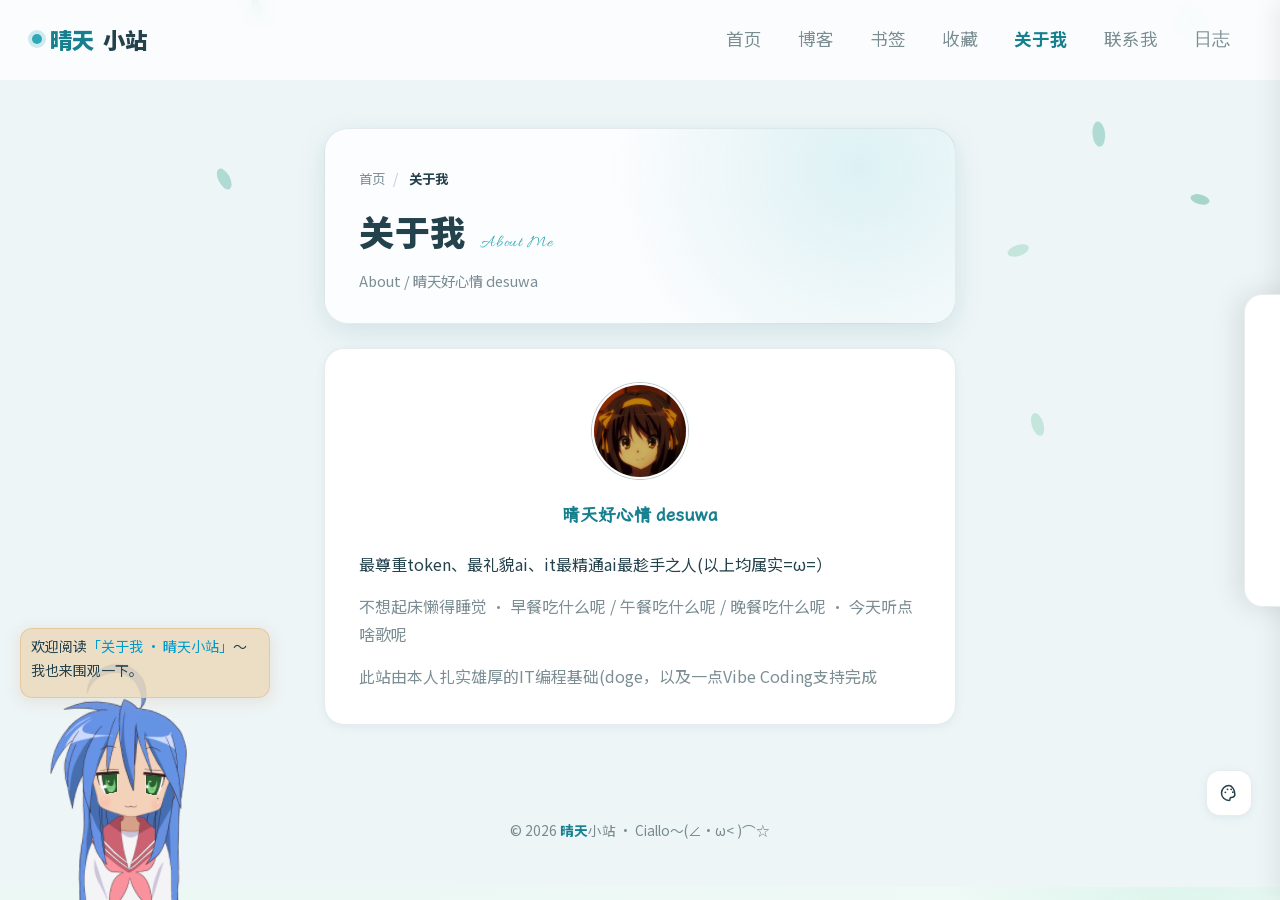
==== commit 3003ebbf: "chore: 全站静态资源版本号统一 ?v=4——旧缓存自动失效，各浏览器/设备无需手动清缓存即可拿到最新文件" ====
--- a/about.html
+++ b/about.html
@@ -11,8 +11,8 @@
   <script>try{var t=localStorage.getItem("site-theme")||((document.cookie.match(/(?:^|; )site-theme=([^;]*)/))||[])[1]||"";if(t)document.documentElement.setAttribute("data-theme",decodeURIComponent(t))}catch(e){}</script>
   <title>关于我 · 晴天小站</title>
   <link rel="icon" href="sun-avatar-sm.png" type="image/png">
-  <link rel="stylesheet" href="css/theme.css?v=3">
-  <link rel="stylesheet" href="css/music-player.css?v=3">
+  <link rel="stylesheet" href="css/theme.css?v=4">
+  <link rel="stylesheet" href="css/music-player.css?v=4">
   <style data-page-css>
 
     /* 主体 */
@@ -123,13 +123,13 @@
 
   <footer>© <span id="year"></span> <span class="brand">晴天</span>小站 · Ciallo～(∠・ω< )⌒☆</footer>
 
-  <script src="js/common.js?v=3"></script>
+  <script src="js/common.js?v=4"></script>
   <!-- Live2D 看板娘 -->
   <script type="module" src="live2d/kandao.js"></script>
-  <script src="js/music-player.js?v=3"></script>
-  <script src="js/changelog.js"></script>
-  <script src="js/scrollfx.js" defer></script>
-  <script src="js/theme-switcher.js" defer></script>
-  <script src="js/fallfx.js" defer></script>
-  <script src="js/pjax.js"></script></body>
+  <script src="js/music-player.js?v=4"></script>
+  <script src="js/changelog.js?v=4"></script>
+  <script src="js/scrollfx.js?v=4" defer></script>
+  <script src="js/theme-switcher.js?v=4" defer></script>
+  <script src="js/fallfx.js?v=4" defer></script>
+  <script src="js/pjax.js?v=4"></script></body>
 </html>
--- a/css/theme.css
+++ b/css/theme.css
@@ -55,6 +55,33 @@
   font-weight: 900;
   font-display: swap;
   src: url('../fonts/web/NotoSerifSC-Black.woff2') format('woff2');
+}
+
+/* ---------- 英文展示字体：Fraunces（OFL 开源，可变字重 600-900，拉丁子集 67KB） ---------- */
+@font-face {
+  font-family: 'Fraunces';
+  font-style: normal;
+  font-weight: 600 900;
+  font-display: swap;
+  src: url('../fonts/web/Fraunces-var.woff2') format('woff2');
+}
+
+/* ---------- 英文花体：Great Vibes（OFL 开源，大标题专用，配描边加粗） ---------- */
+@font-face {
+  font-family: 'Great Vibes';
+  font-style: normal;
+  font-weight: 400;
+  font-display: swap;
+  src: url('../fonts/web/GreatVibes.woff2') format('woff2');
+}
+
+/* ---------- 英文花体小标：Allura（OFL 开源） ---------- */
+@font-face {
+  font-family: 'Allura';
+  font-style: normal;
+  font-weight: 400;
+  font-display: swap;
+  src: url('../fonts/web/Allura.woff2') format('woff2');
 }
 
 /* ---------- 令牌 ---------- */
@@ -86,7 +113,7 @@
   --font-display: "Noto Serif SC", "LXGW WenKai", "KaiTi", serif;
   --font-hand: "LXGW WenKai", "KaiTi", "STKaiti", serif;
   --font-num: "Noto Sans SC", "Cormorant Garamond", Georgia, serif;
-  --font-en: "Noto Sans SC", "Segoe UI", "Helvetica Neue", Arial, sans-serif;
+  --font-en: 'Allura', 'Segoe Script', cursive;   /* 英文点缀: Allura 花体 */
 }
 
 /* ---------- 色板（data-theme 切换，theme-switcher.js） ---------- */
@@ -374,10 +401,9 @@
 .page-head h1 .en,
 .page-head h1[data-en]::after {
   font-family: var(--font-en);
-  font-size: .78rem;
-  font-weight: 700;
-  letter-spacing: .26em;
-  text-transform: uppercase;
+  font-size: 1.08rem;          /* Allura 花体: 放大+去大写+去宽字距 */
+  font-weight: 400;
+  letter-spacing: .04em;
   color: var(--accent);
 }
 .page-head h1[data-en]::after { content: attr(data-en); }
